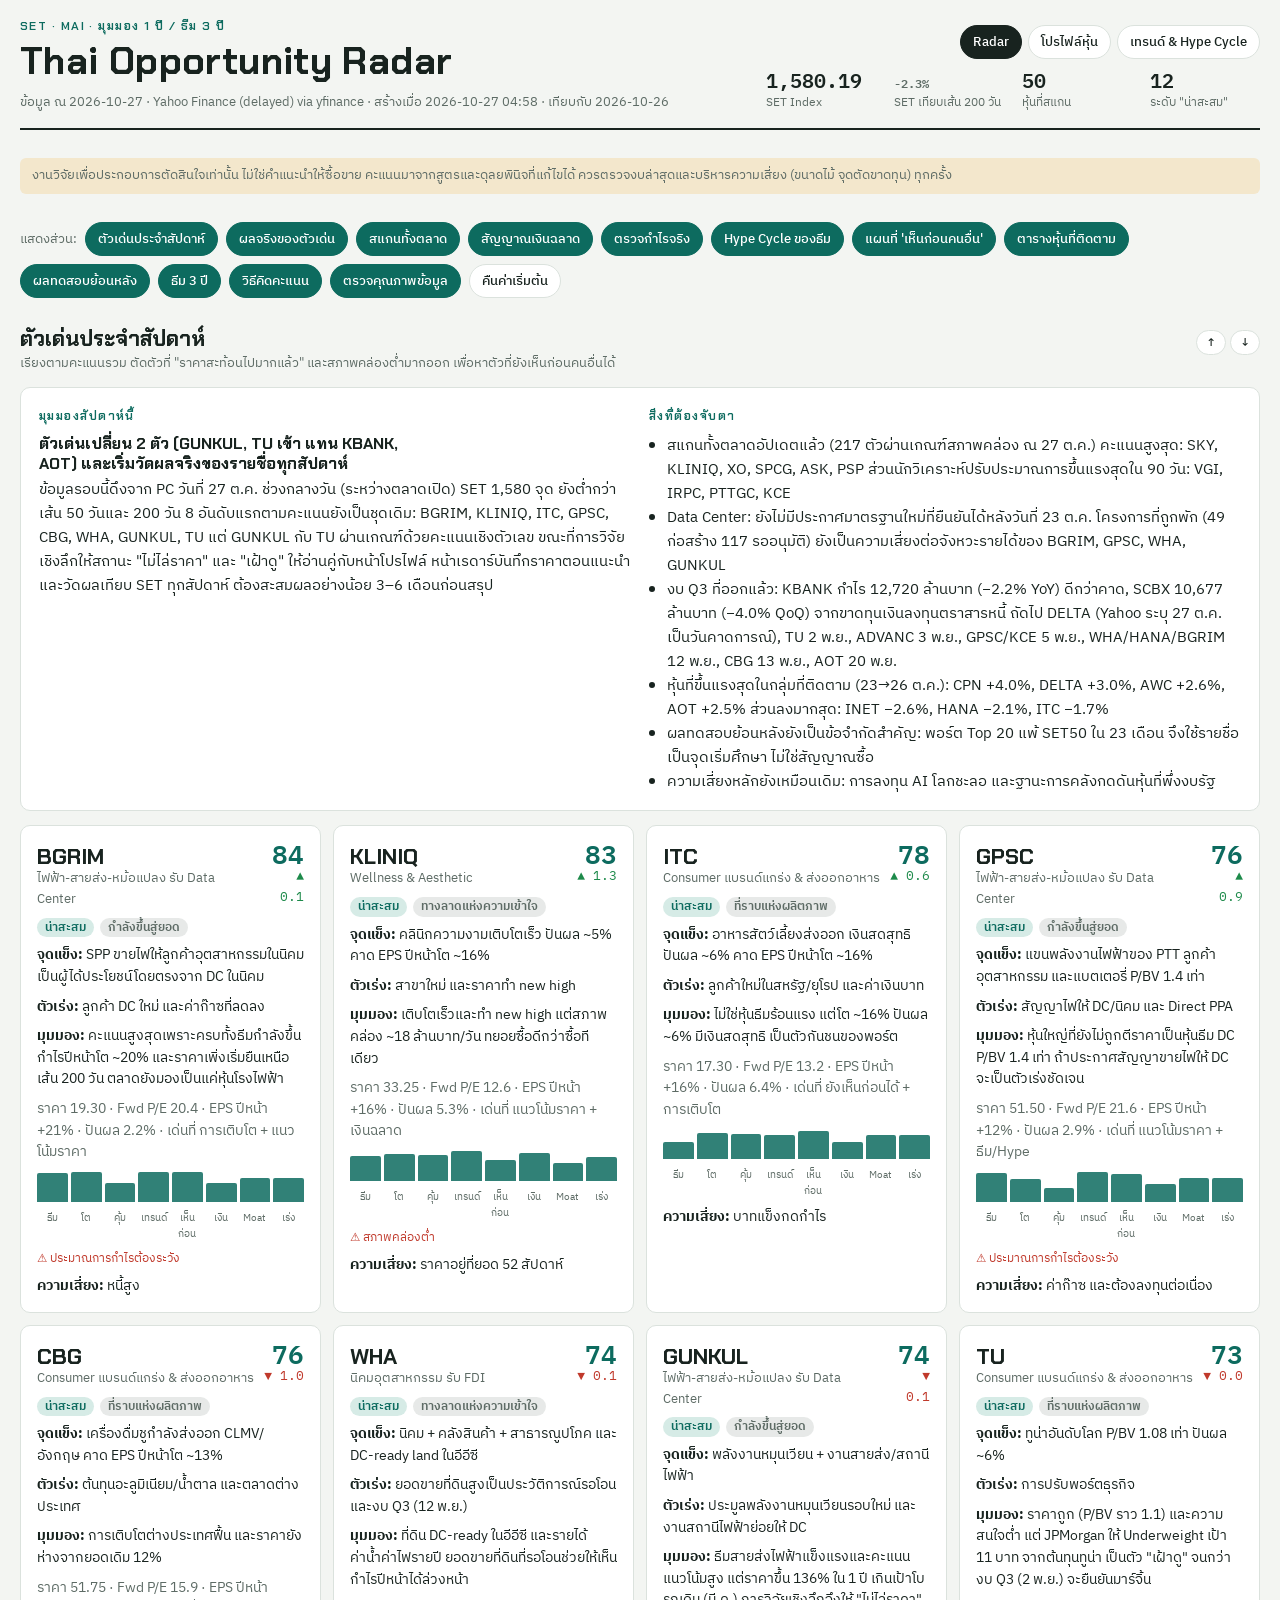
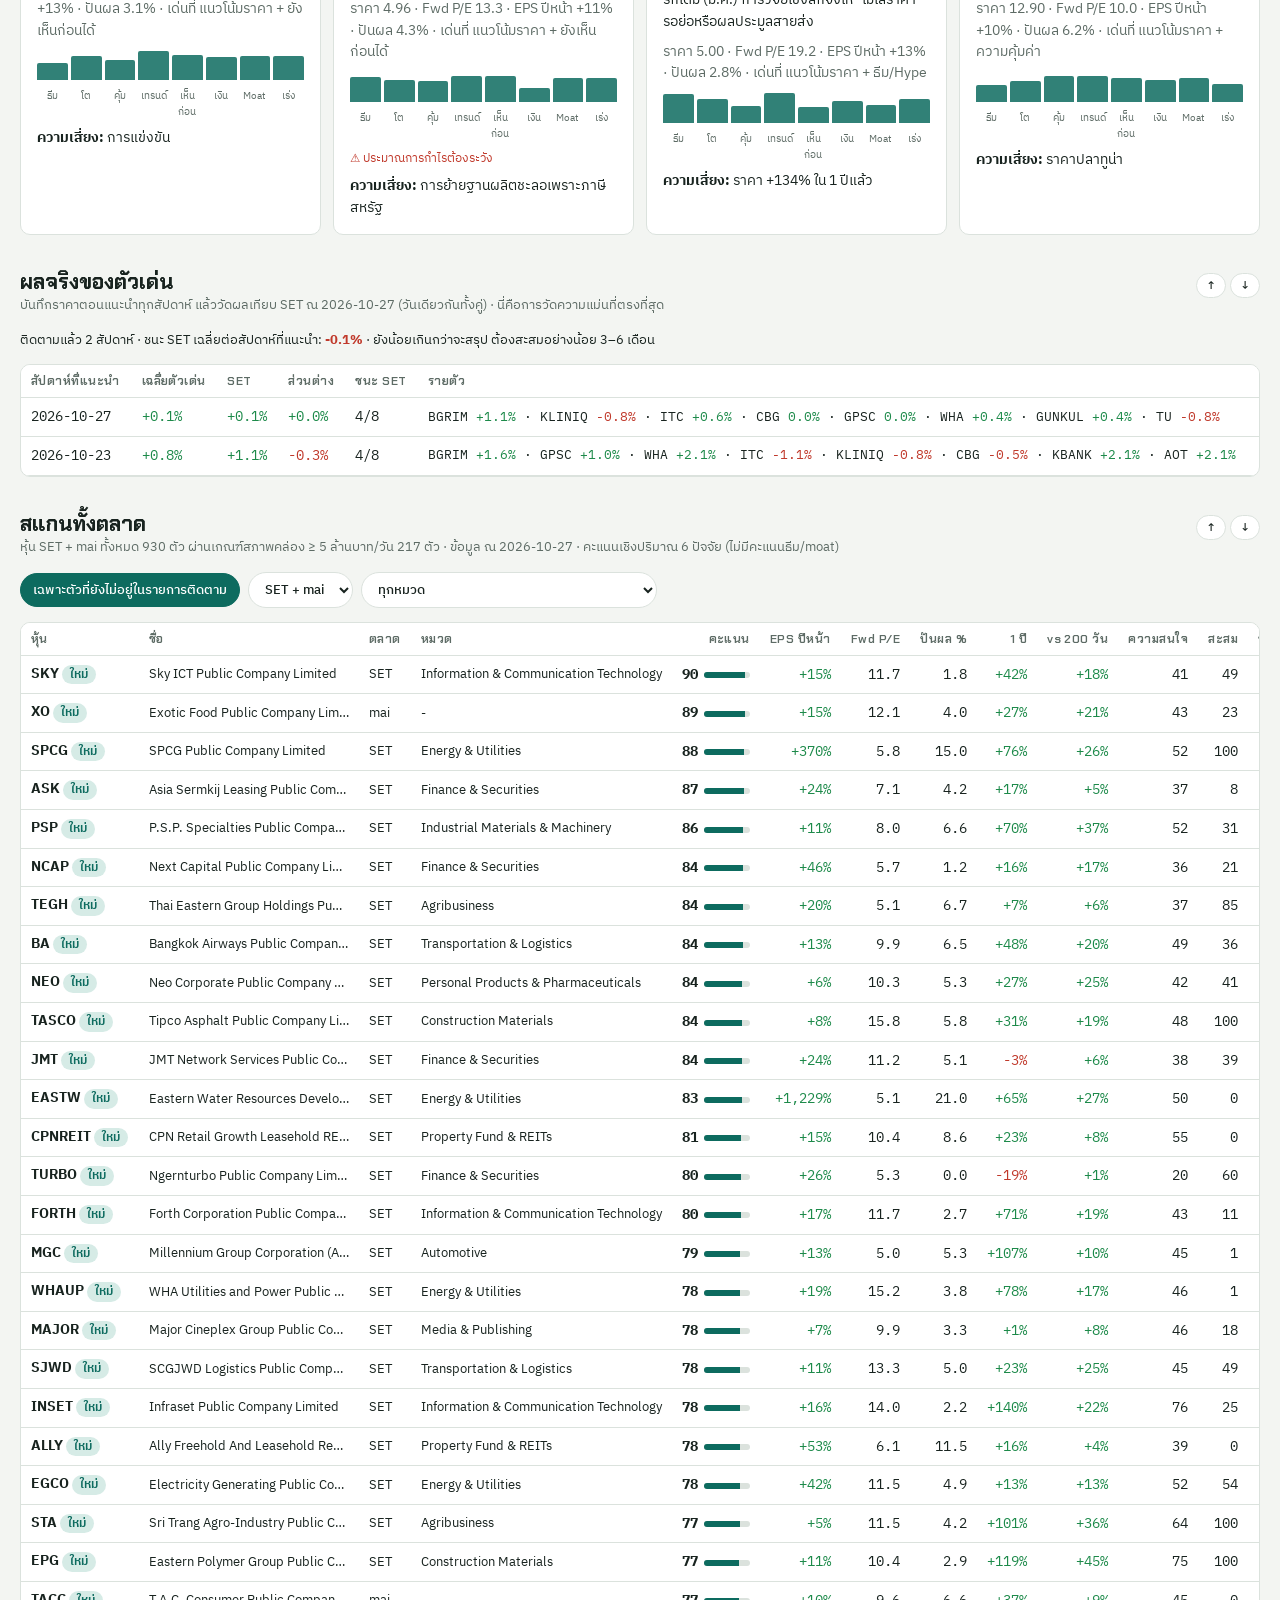
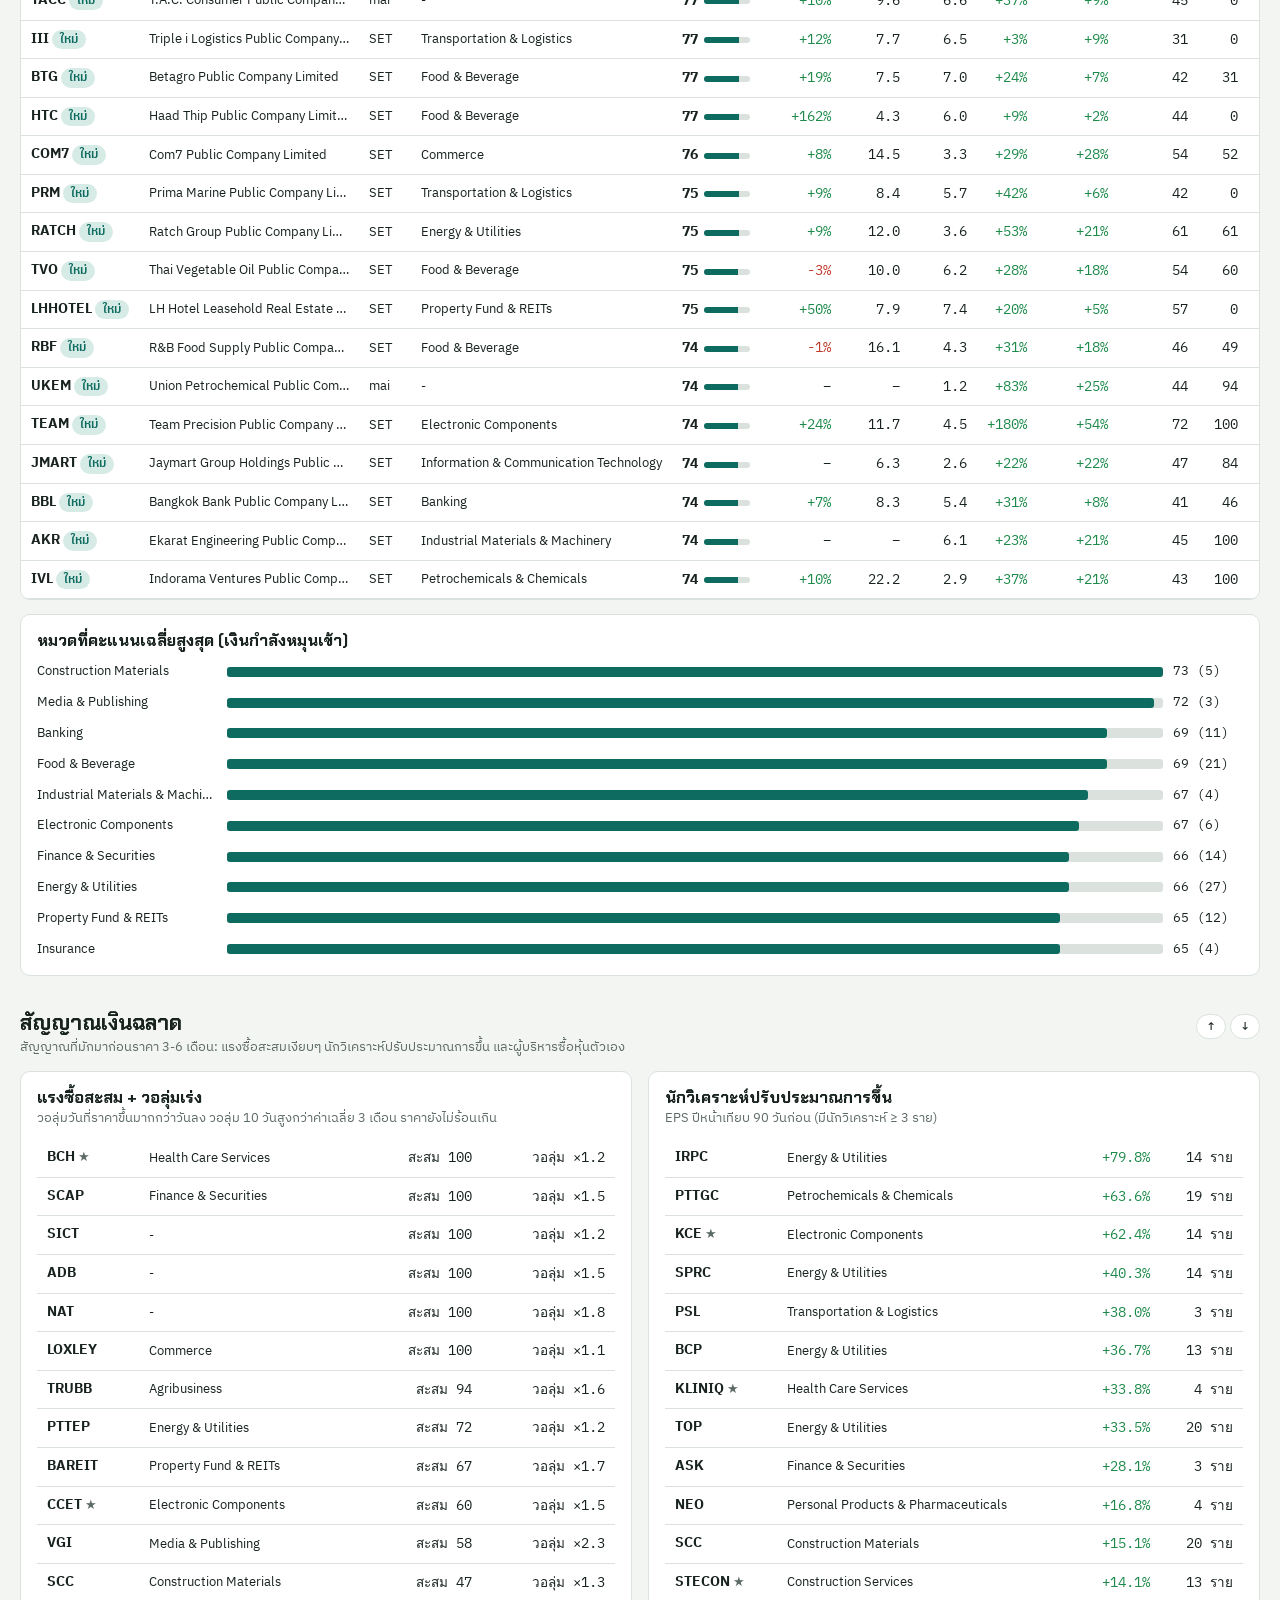
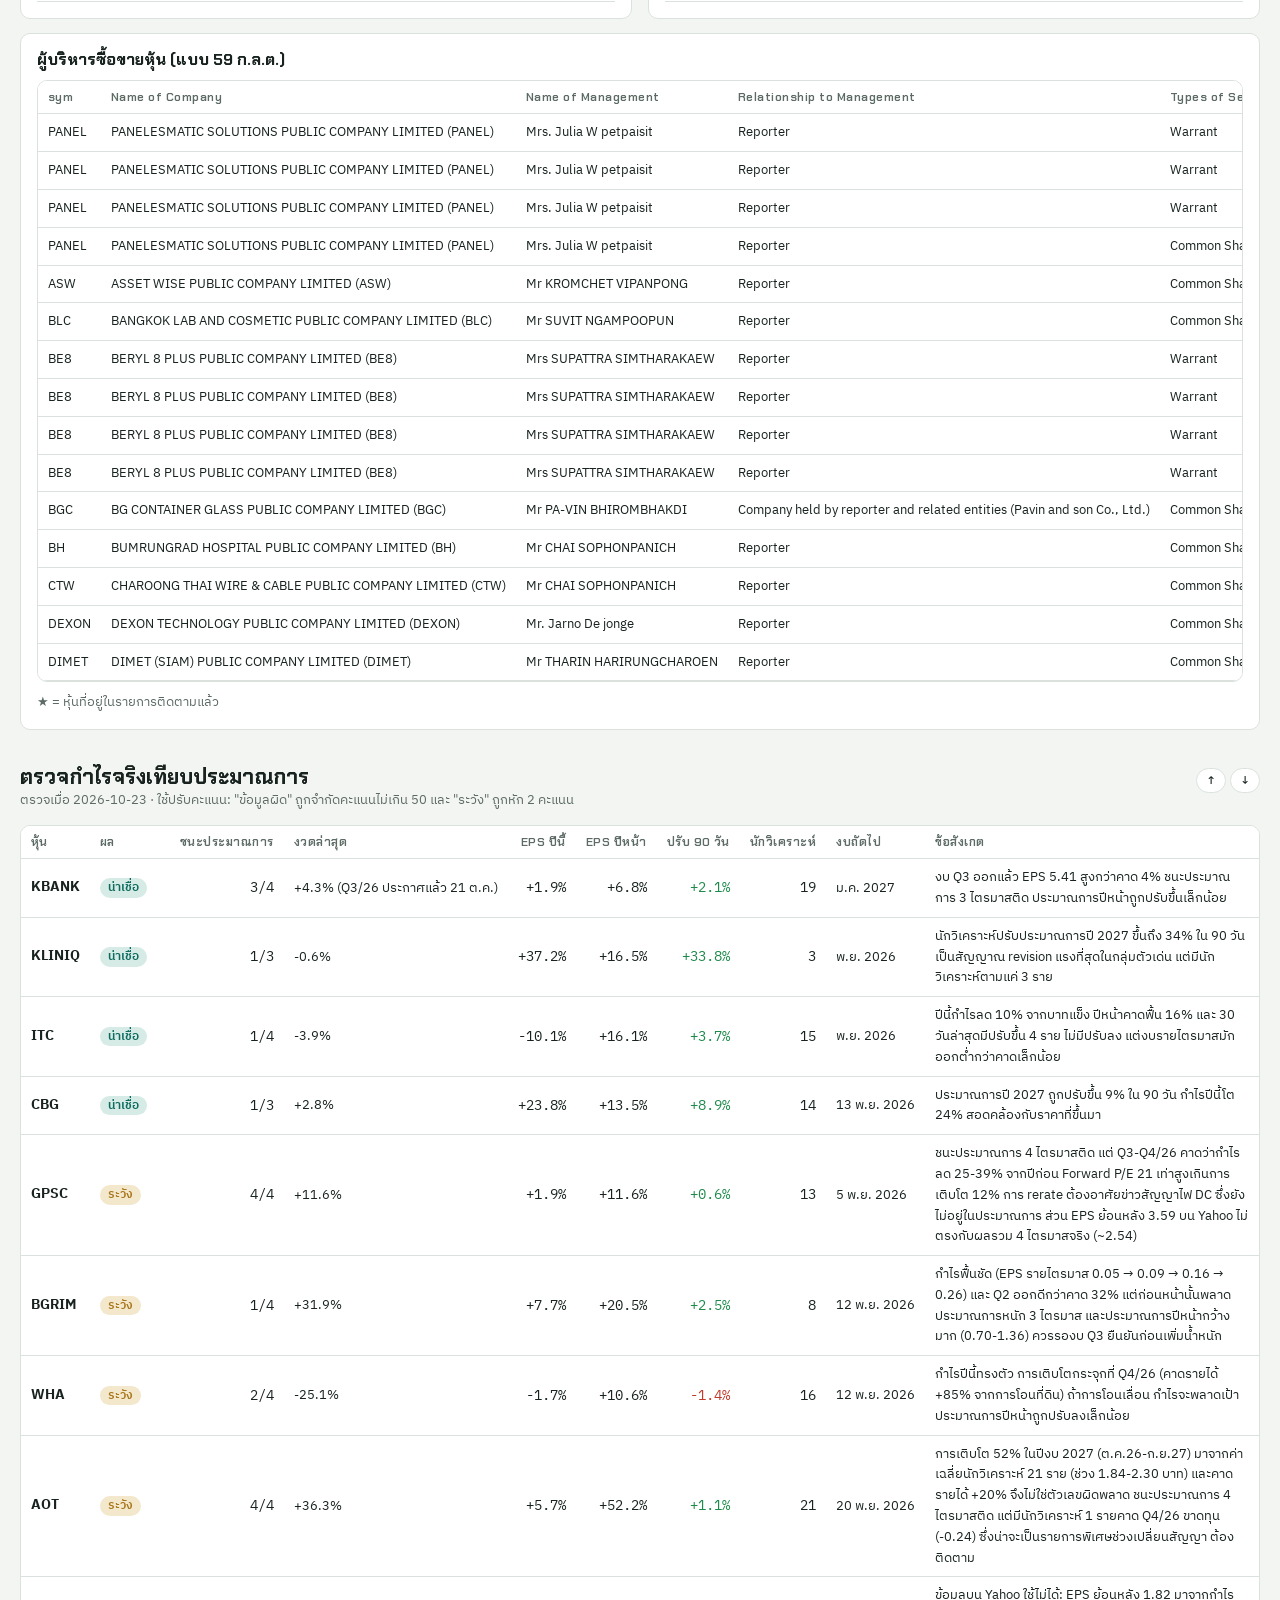
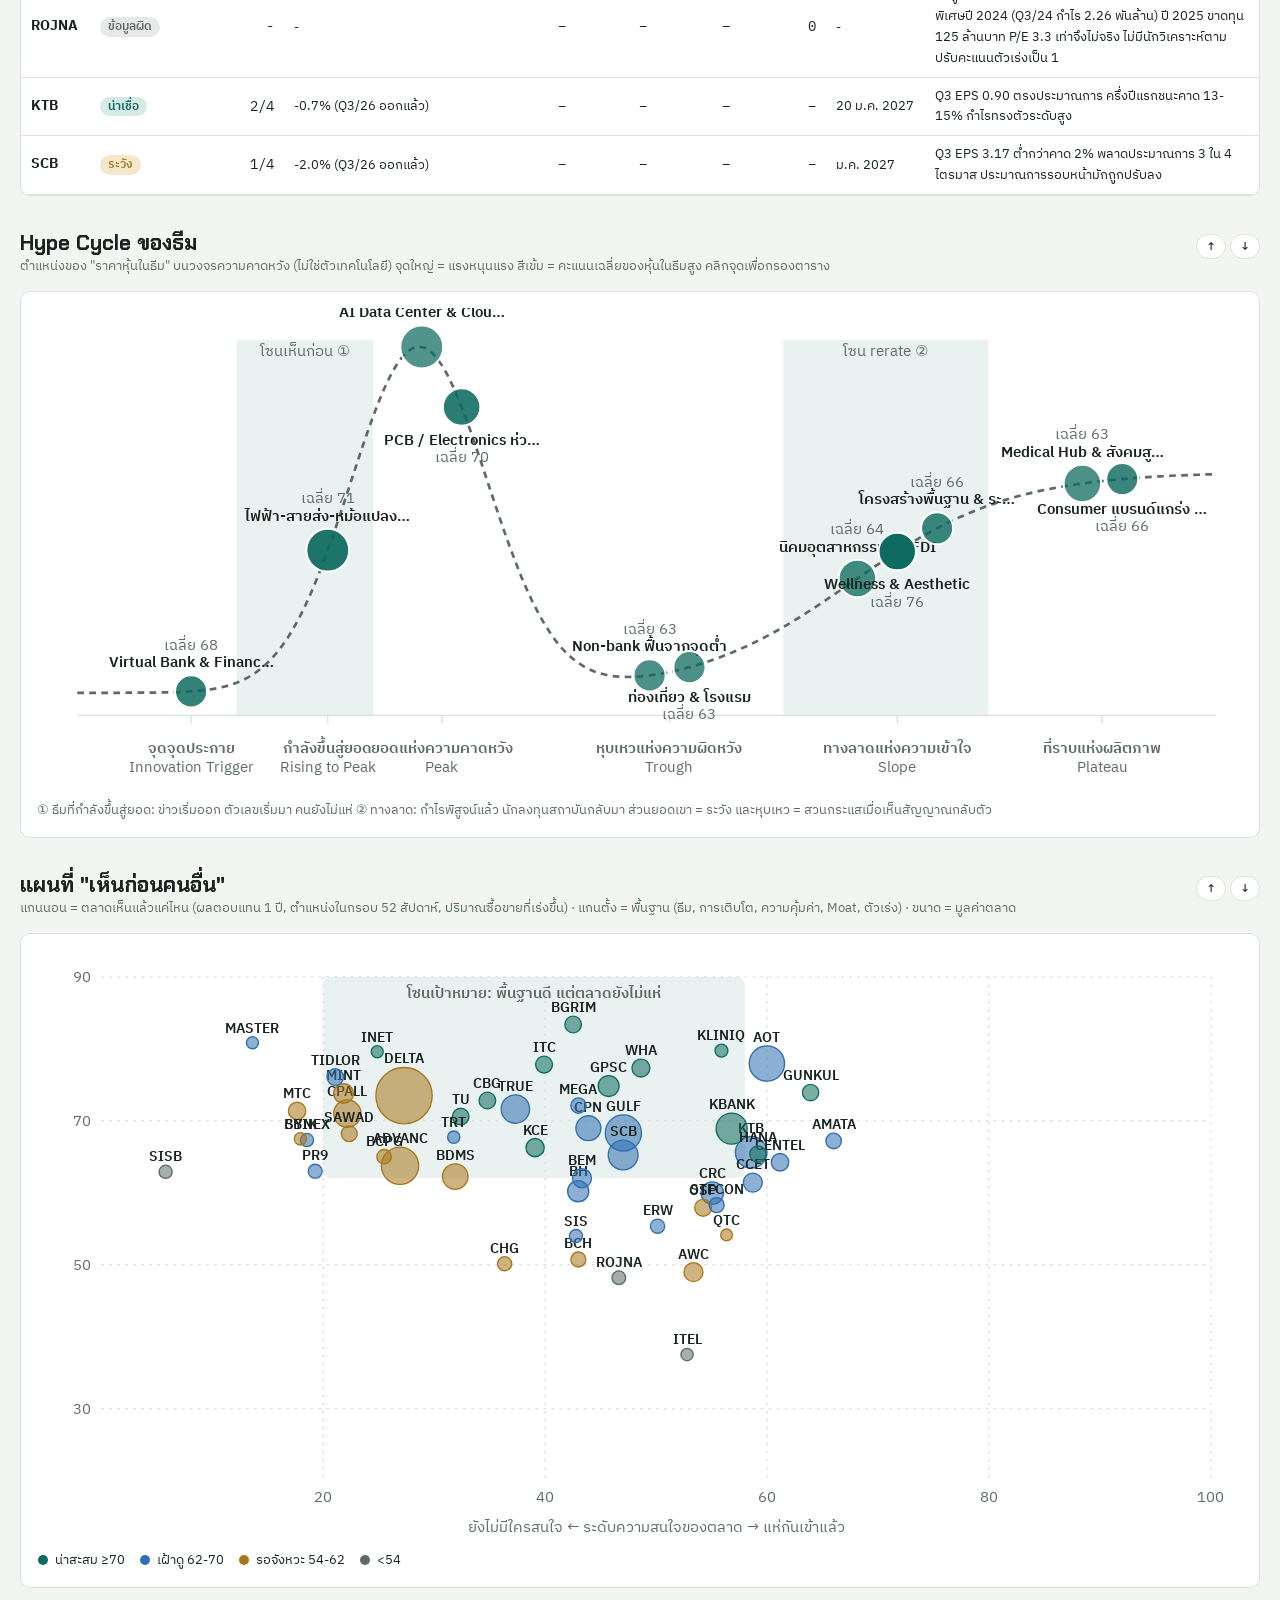
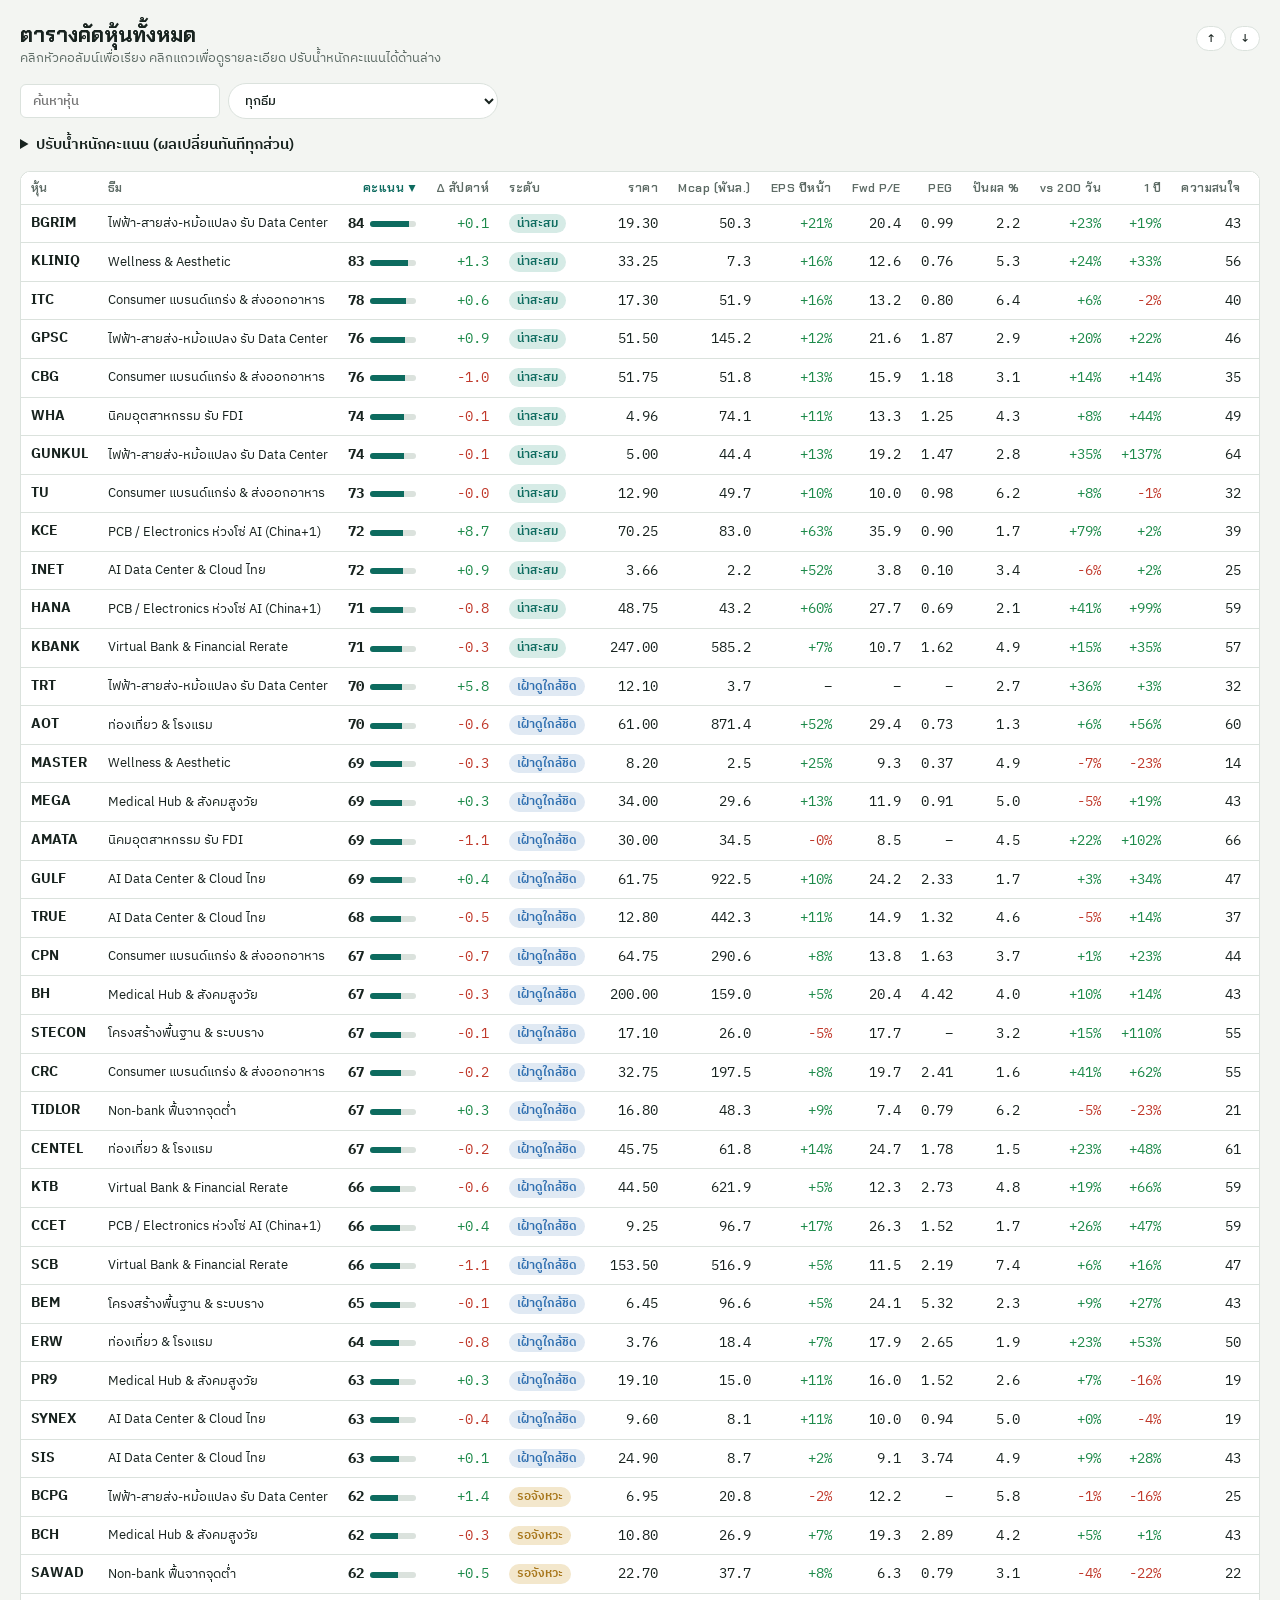
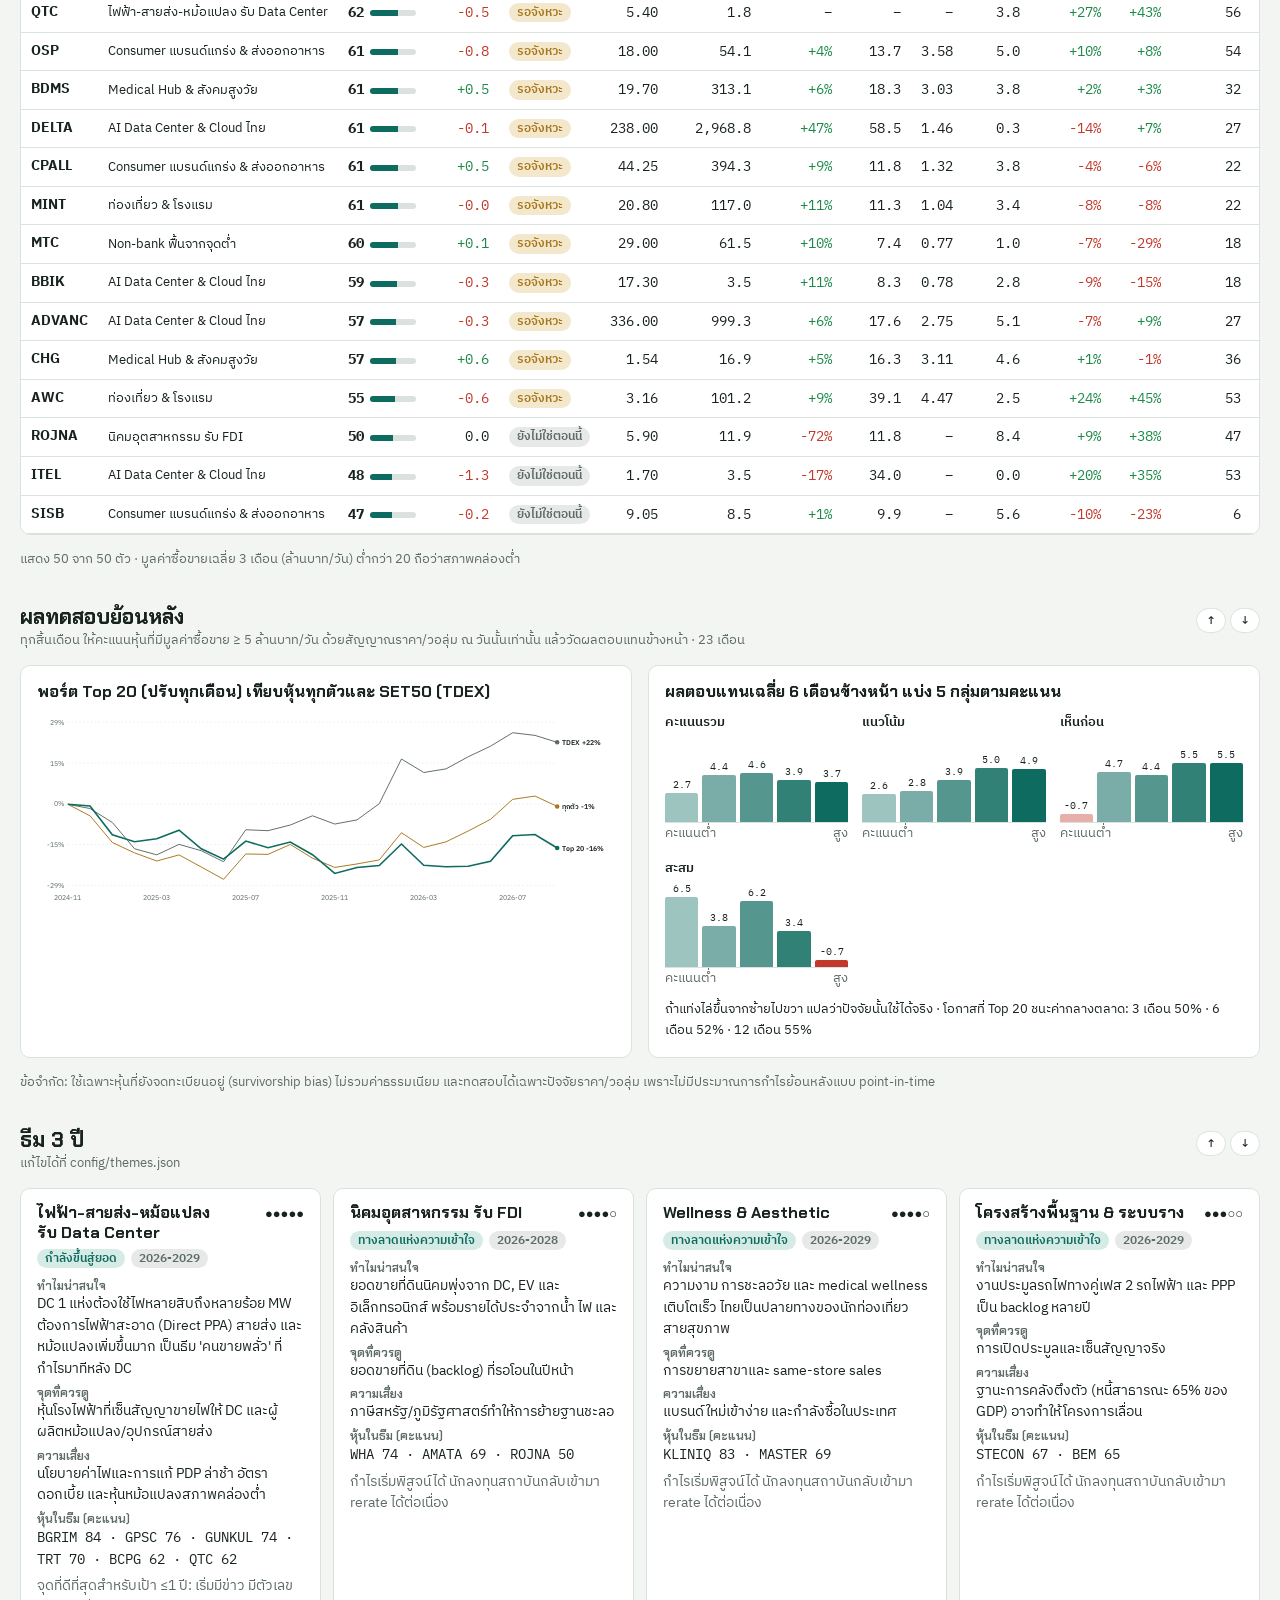
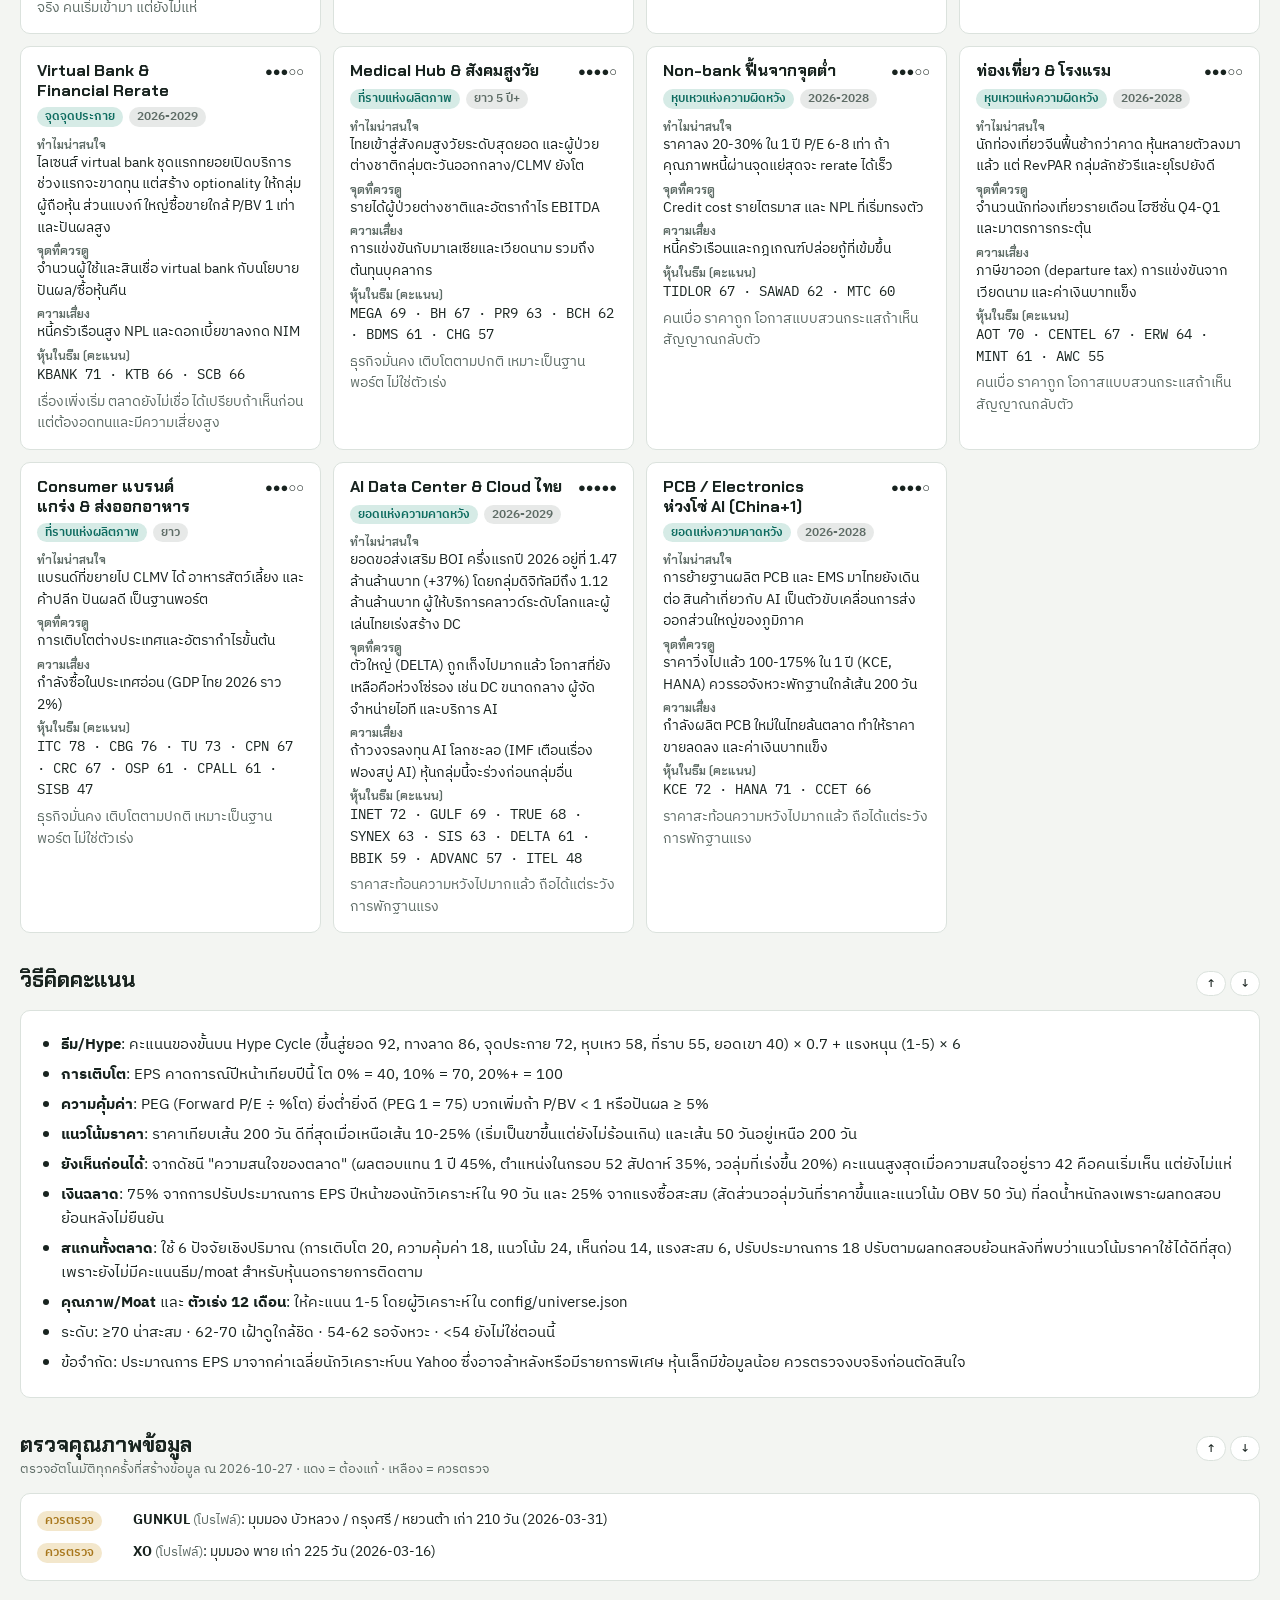
==== dashboard.html @ 1df00329 "Publish Thai Radar pages (data 2026-10-27) Co-Authored-By: Claude Opus 5.5 <noreply@anthropic.com> C" ====
<!doctype html>
<html lang="th">
<head>
<meta name="robots" content="noindex, nofollow">
<meta charset="utf-8">
<meta name="viewport" content="width=device-width, initial-scale=1, viewport-fit=cover">
<title>Thai Opportunity Radar</title>
<link rel="preconnect" href="https://fonts.googleapis.com">
<link rel="stylesheet" href="https://fonts.googleapis.com/css2?family=Chakra+Petch:wght@500;600;700&family=IBM+Plex+Sans+Thai:wght@400;500;600&family=IBM+Plex+Mono:wght@400;500&display=swap">
<style>
/* Layout: a radar console. Summary strip, then picks, then two instruments (hype curve + discovery map), then the full screen table. */
:root{
  --bg:#f3f5f2; --panel:#ffffff; --ink:#18231f; --muted:#5d6b65; --line:#dbe2dd;
  --accent:#0d6b5f; --accent-soft:#d6ebe6; --gold:#a8771c; --gold-soft:#f3e7cc;
  --good:#1d8a4a; --warn:#b7791f; --bad:#c0392b; --info:#2f6fb0;
  --zone:rgba(13,107,95,.09);
  --f-display:"Chakra Petch","IBM Plex Sans Thai",system-ui,sans-serif;
  --f-body:"IBM Plex Sans Thai","Noto Sans Thai",system-ui,sans-serif;
  --f-mono:"IBM Plex Mono",ui-monospace,Menlo,Consolas,monospace;
  color-scheme:light;
}
@media (prefers-color-scheme: dark){:root:not([data-theme="light"]){
  --bg:#0f1513; --panel:#161f1c; --ink:#e4ece8; --muted:#94a59e; --line:#2a3632;
  --accent:#4fc1ad; --accent-soft:#183a34; --gold:#e0b45a; --gold-soft:#3a2f17;
  --good:#4ccf7f; --warn:#e5a84a; --bad:#ef6f61; --info:#6aa8e8; --zone:rgba(79,193,173,.10); color-scheme:dark}}
:root[data-theme="dark"]{
  --bg:#0f1513; --panel:#161f1c; --ink:#e4ece8; --muted:#94a59e; --line:#2a3632;
  --accent:#4fc1ad; --accent-soft:#183a34; --gold:#e0b45a; --gold-soft:#3a2f17;
  --good:#4ccf7f; --warn:#e5a84a; --bad:#ef6f61; --info:#6aa8e8; --zone:rgba(79,193,173,.10); color-scheme:dark}
*{box-sizing:border-box}
html,body{margin:0}
body{background:var(--bg);color:var(--ink);font:15px/1.6 var(--f-body);
  padding-left:max(16px,env(safe-area-inset-left,0px));padding-right:max(16px,env(safe-area-inset-right,0px));padding-block:20px 60px}
.wrap{max-width:1240px;margin:0 auto;display:flex;flex-direction:column;gap:28px}
h1,h2,h3{font-family:var(--f-display);text-wrap:balance;margin:0;line-height:1.25}
h1{font-size:clamp(26px,4vw,38px);letter-spacing:.01em}
h2{font-size:21px}
h3{font-size:16px}
.num,td.n,.mono{font-family:var(--f-mono);font-variant-numeric:tabular-nums}
.muted{color:var(--muted)}
.small{font-size:13px}
.eyebrow{font:600 12px/1 var(--f-display);letter-spacing:.12em;text-transform:uppercase;color:var(--accent)}
header.top{display:flex;flex-wrap:wrap;justify-content:space-between;gap:16px;align-items:flex-end;border-bottom:2px solid var(--ink);padding-bottom:16px}
header.top .meta{display:flex;flex-wrap:wrap;gap:18px}
.stat{display:flex;flex-direction:column;gap:2px;min-width:110px}
.stat b{font:600 20px/1.1 var(--f-mono)}
.stat span{font-size:12px;color:var(--muted)}
.disclaimer{font-size:12.5px;color:var(--muted);background:var(--gold-soft);border-radius:6px;padding:8px 12px}
.toolbar{display:flex;flex-wrap:wrap;gap:8px;align-items:center}
button,.chip,select,input[type=search]{font:500 13px var(--f-body);color:var(--ink);background:var(--panel);border:1px solid var(--line);border-radius:999px;padding:5px 12px;cursor:pointer}
button:hover,.chip:hover{border-color:var(--accent)}
button:focus-visible,input:focus-visible,select:focus-visible,.chip:focus-visible{outline:2px solid var(--accent);outline-offset:2px}
.chip[aria-pressed="true"]{background:var(--accent);color:var(--panel);border-color:var(--accent)}
input[type=search]{cursor:text;min-width:0;width:200px;border-radius:6px}
section.block{display:flex;flex-direction:column;gap:14px}
.sec-head{display:flex;flex-wrap:wrap;gap:10px;justify-content:space-between;align-items:baseline}
.sec-tools{display:flex;gap:4px}
.sec-tools button{padding:2px 9px;font-size:12px}
.note{background:var(--panel);border:1px solid var(--line);border-radius:10px;padding:16px 18px;display:grid;grid-template-columns:repeat(auto-fit,minmax(260px,1fr));gap:18px}
.note p{margin:4px 0 0}
/* picks */
.picks{display:grid;grid-template-columns:repeat(auto-fill,minmax(270px,1fr));gap:12px}
.pick{background:var(--panel);border:1px solid var(--line);border-radius:10px;padding:14px 16px;display:flex;flex-direction:column;gap:8px;min-width:0}
.pick .row{display:flex;justify-content:space-between;align-items:baseline;gap:8px}
.pick .sym{font:700 22px/1 var(--f-display)}
.pick .score{font:600 26px/1 var(--f-mono);color:var(--accent)}
.pick p{margin:0;font-size:13.5px}
.bars{display:grid;grid-template-columns:repeat(8,1fr);gap:3px;align-items:end;height:30px}
.bars i{display:block;background:var(--accent);border-radius:2px 2px 0 0;opacity:.85}
.bars-l{display:grid;grid-template-columns:repeat(8,1fr);gap:3px;font-size:10px;color:var(--muted);text-align:center}
.pill{display:inline-block;font:600 11.5px/1 var(--f-body);padding:4px 8px;border-radius:999px;white-space:nowrap}
.t-a{background:var(--accent-soft);color:var(--accent)}
.t-b{background:color-mix(in srgb,var(--info) 15%,transparent);color:var(--info)}
.t-c{background:var(--gold-soft);color:var(--gold)}
.t-d{background:color-mix(in srgb,var(--muted) 15%,transparent);color:var(--muted)}
.t-e{background:color-mix(in srgb,var(--bad) 15%,transparent);color:var(--bad)}
.tl{list-style:none;margin:0;padding:0;display:flex;flex-direction:column;gap:10px}
.tl li{display:grid;grid-template-columns:86px 1fr;gap:10px;align-items:start;font-size:13.5px}
.flag{font-size:11.5px;color:var(--bad)}
.flags{display:flex;flex-wrap:wrap;gap:6px}
/* instruments */
.duo{display:grid;grid-template-columns:repeat(auto-fit,minmax(min(100%,520px),1fr));gap:16px}
.panel{background:var(--panel);border:1px solid var(--line);border-radius:10px;padding:16px;min-width:0;display:flex;flex-direction:column;gap:10px}
.chart{width:100%;overflow-x:auto}
.chart svg{display:block;width:100%;height:auto;min-width:480px}
svg text{fill:var(--ink);font-family:var(--f-body)}
svg .axis{stroke:var(--line)}
svg .lbl{fill:var(--muted);font-size:11px}
/* table */
.tbl-wrap{overflow-x:auto;background:var(--panel);border:1px solid var(--line);border-radius:10px}
table{border-collapse:collapse;width:100%;font-size:13.5px}
th,td{padding:8px 10px;border-bottom:1px solid var(--line);text-align:left;white-space:nowrap}
th{font:600 12px var(--f-display);letter-spacing:.04em;color:var(--muted);cursor:pointer;position:sticky;top:0;background:var(--panel)}
th[aria-sort]{color:var(--accent)}
td.n,th.n{text-align:right}
tr.row:hover td{background:var(--accent-soft)}
tr.row{cursor:pointer}
tr.detail td{white-space:normal;background:var(--bg);font-size:13.5px}
.up{color:var(--good)} .down{color:var(--bad)}
.meter{display:inline-block;width:46px;height:6px;border-radius:3px;background:var(--line);vertical-align:middle;margin-left:6px;overflow:hidden}
.meter i{display:block;height:100%;background:var(--accent)}
/* weights */
.weights{display:grid;grid-template-columns:repeat(auto-fit,minmax(170px,1fr));gap:10px 18px;background:var(--panel);border:1px solid var(--line);border-radius:10px;padding:14px 16px}
.weights label{display:flex;flex-direction:column;font-size:13px;gap:2px}
.weights label span{display:flex;justify-content:space-between}
input[type=range]{accent-color:var(--accent);width:100%}
/* themes */
.themes{display:grid;grid-template-columns:repeat(auto-fill,minmax(300px,1fr));gap:12px}
.theme{background:var(--panel);border:1px solid var(--line);border-radius:10px;padding:14px 16px;display:flex;flex-direction:column;gap:6px;min-width:0}
.theme p{margin:0;font-size:13.5px}
.theme dt{font:600 12px var(--f-display);color:var(--muted);margin-top:4px}
.theme dd{margin:0;font-size:13.5px}
.method{background:var(--panel);border:1px solid var(--line);border-radius:10px;padding:16px 20px;max-width:none}
.method li{margin-bottom:6px}
.method ul{padding-left:20px;margin:6px 0}
details summary{cursor:pointer;font-weight:600}
@media (max-width:640px){ input[type=search]{width:100%} .stat{min-width:90px} }
@media (prefers-reduced-motion:no-preference){ .pick,.theme{transition:border-color .15s} }
</style>
</head>
<body>
<div class="wrap" id="app">
  <header class="top">
    <div style="display:flex;flex-direction:column;gap:6px;min-width:0">
      <span class="eyebrow">SET · mai · มุมมอง 1 ปี / ธีม 3 ปี</span>
      <h1 id="title">Thai Opportunity Radar</h1>
      <span class="muted small" id="asof"></span>
    </div>
    <div style="display:flex;flex-direction:column;gap:10px;align-items:flex-end"><nav id="nav" style="display:flex;flex-wrap:wrap;gap:6px" aria-label="หน้าอื่น"></nav><div class="meta" id="meta"></div></div>
  </header>
  <div class="disclaimer">งานวิจัยเพื่อประกอบการตัดสินใจเท่านั้น ไม่ใช่คำแนะนำให้ซื้อขาย คะแนนมาจากสูตรและดุลยพินิจที่แก้ไขได้ ควรตรวจงบล่าสุดและบริหารความเสี่ยง (ขนาดไม้ จุดตัดขาดทุน) ทุกครั้ง</div>
  <div class="toolbar" id="layoutbar" aria-label="แสดง/ซ่อนส่วน"></div>
  <div id="sections" style="display:flex;flex-direction:column;gap:34px"></div>
</div>

<script src="data/bundle.js"></script>
<script>
(function(){
const R = window.RADAR;
const app = document.getElementById('sections');
if(!R){ app.innerHTML = '<p>ไม่พบ data/bundle.js ให้รัน <code>python scripts/update_data.py --offline</code> ในโฟลเดอร์โปรเจกต์ก่อน</p>'; return; }

const store = {
  get(k,d){ try{ const v = localStorage.getItem('radar.'+k); return v? JSON.parse(v): d; }catch(e){ return d; } },
  set(k,v){ try{ localStorage.setItem('radar.'+k, JSON.stringify(v)); }catch(e){} }
};
const L = R.layout, T = R.themes, U = R.universe.stocks;
const themeById = Object.fromEntries(T.themes.map(t=>[t.id,t]));
const snaps = R.snapshots.slice().sort((a,b)=>a.date<b.date?-1:1);
const cur = snaps[snaps.length-1], prev = snaps.length>1? snaps[snaps.length-2]: null;
const FACTORS = [
  ['theme','ธีม/Hype'],['growth','การเติบโต'],['value','ความคุ้มค่า'],['momentum','แนวโน้มราคา'],
  ['discovery','ยังเห็นก่อนได้'],['smart','เงินฉลาด'],['quality','คุณภาพ/Moat'],['catalyst','ตัวเร่ง 12 เดือน']];
const MK = Object.fromEntries(((R.market||{}).rows||[]).map(r=>[r.sym,r]));
const QW = L.quant_weights || (R.market||{}).weights || null;
if(R.market && QW){ R.market.rows.forEach(r=>{ let tw=0,t=0; Object.entries(QW).forEach(([k,w])=>{ if(r.s[k]!=null){ tw+=w; t+=w*r.s[k]; } }); if(tw) r.total = t/tw; }); R.market.rows.sort((a,b)=>b.total-a.total); }
const EC = Object.fromEntries(((R.earnings||{}).rows||[]).map(r=>[r.sym,r]));
let W = Object.assign({}, L.weights, store.get('weights', {}));
let order = store.get('order', L.sections.map(s=>s.id));
// sections added after a viewer saved their order slot in after their layout neighbour
L.sections.forEach((s,i)=>{ if(!order.includes(s.id)){ const prev=i? L.sections[i-1].id : null, j=prev? order.indexOf(prev) : -1; order.splice(j+1,0,s.id); } });
let hidden = store.get('hidden', L.sections.filter(s=>!s.visible).map(s=>s.id));
let themeFilter = null, query = '', sortKey = store.get('sort', 'score'), sortDir = store.get('dir', -1), openRow = null;

/* ---------- scoring ---------- */
const clamp = (v,a=0,b=100)=>Math.max(a,Math.min(b,v));
function interp(x, pts){ if(x<=pts[0][0]) return pts[0][1]; for(let i=1;i<pts.length;i++){ if(x<=pts[i][0]){ const [x0,y0]=pts[i-1],[x1,y1]=pts[i]; return y0+(y1-y0)*(x-x0)/(x1-x0);} } return pts[pts.length-1][1]; }
function growthOf(q){
  if(q.epsF!=null && q.epsCY>0) return q.epsF/q.epsCY-1;
  if(q.epsF!=null && q.epsT>0) return q.epsF/q.epsT-1;
  return null;
}
function score(st, q){
  if(!q) return null;
  const th = themeById[st.theme], stg = T.stages[th.stage];
  const g = growthOf(q);
  const s = {};
  s.theme = clamp(stg.score*0.7 + th.tailwind*6);
  s.growth = g==null? 40 : clamp(40 + g*300);
  // value = half plain P/E, half PEG, so cheap low-growth names and fast growers both get credit
  let peg = null;
  const pe = q.fpe ?? q.tpe;
  const peScore = pe!=null && pe>0? clamp(100 - (pe-6)*3.5) : 35;
  if(q.fpe!=null && g!=null && g>0.02){ peg = q.fpe/(Math.min(g,0.4)*100); s.value = 0.5*peScore + 0.5*clamp(110 - peg*35); }
  else s.value = peScore*0.8;
  if(q.pb!=null && q.pb<1) s.value = clamp(s.value+8);
  if(q.dy!=null && q.dy>=5) s.value = clamp(s.value+5);
  const r200 = q.ma200? q.p/q.ma200-1 : 0;
  s.momentum = interp(r200, [[-0.2,10],[-0.1,30],[0,55],[0.1,85],[0.25,100],[0.5,75],[0.8,45],[1.2,25]]);
  if(q.ma50 && q.ma200) s.momentum = clamp(s.momentum + (q.ma50>q.ma200? 8 : -8));
  const pos = (q.hi!=null && q.lo!=null && q.hi>q.lo)? (q.p-q.lo)/(q.hi-q.lo) : 0.5;
  const vr = (q.v10 && q.v3m)? q.v10/q.v3m : 1;
  const att = clamp(0.45*clamp(((q.ch52??0)+30)/2.3) + 0.35*pos*100 + 0.20*clamp(50+(vr-1)*100));
  s.discovery = clamp(100 - Math.abs(att-42)*2.2);
  s.quality = st.moat*20;
  s.catalyst = st.catalyst*20;
  // smart money: volume accumulation from the market scan + analyst EPS revisions (90 days)
  const m = MK[st.sym], ec = EC[st.sym];
  const rev = m && m.rev90!=null? m.rev90 : (ec && ec.rev90!=null? ec.rev90/100 : null);
  const revS = rev==null? 50 : clamp(50 + rev*500);
  // backtest (2024-26): volume accumulation alone did not predict returns, so revisions carry most of this factor
  s.smart = m? 0.25*m.s.accumulation + 0.75*revS : revS;
  let tw=0, tot=0; FACTORS.forEach(([k])=>{ tw+=W[k]||0; tot+=(W[k]||0)*s[k]; });
  let total = tw? tot/tw : 0;
  if(ec && ec.verdict==='fail') total = Math.min(total, 50);
  else if(ec && ec.verdict==='caution') total -= 2;
  const fund = (s.growth+s.value+s.quality+s.catalyst+s.theme)/5;
  const liq = q.v3m!=null? q.v3m*q.p : null; // ล้านบาท/วัน
  return {s, total, fund, att, g, peg, r200, pos, vr, liq, ec, rev};
}
function tier(x){
  if(x.total>=70) return ['น่าสะสม','t-a'];
  if(x.total>=62) return ['เฝ้าดูใกล้ชิด','t-b'];
  if(x.total>=54) return ['รอจังหวะ','t-c'];
  return ['ยังไม่ใช่ตอนนี้','t-d'];
}
function flags(x){
  const f=[];
  if(x.att>=75) f.push('ราคาสะท้อนไปมากแล้ว');
  if(x.liq!=null && x.liq < (L.min_liquidity_mb||20)) f.push('สภาพคล่องต่ำ');
  if(x.r200 < -0.08) f.push('ยังเป็นขาลง');
  if(x.g!=null && x.g < 0) f.push('กำไรปีหน้าลดลง');
  if(x.ec && x.ec.verdict==='fail') f.push('ข้อมูลกำไรบน Yahoo ผิด');
  if(x.ec && x.ec.verdict==='caution') f.push('ประมาณการกำไรต้องระวัง');
  return f;
}
let rows = [];
function compute(){
  rows = U.map(st=>{
    const q = cur.quotes[st.sym]; const x = score(st,q);
    const px = prev && prev.quotes[st.sym]? score(st, prev.quotes[st.sym]) : null;
    return x? Object.assign({st, q, th: themeById[st.theme], delta: px? x.total-px.total : null}, x) : null;
  }).filter(Boolean);
}

/* ---------- helpers ---------- */
const fmt = (v,d=1)=> v==null||isNaN(v)? '–' : Number(v).toLocaleString('en-US',{minimumFractionDigits:d,maximumFractionDigits:d});
const pct = (v,d=0)=> v==null? '–' : (v>0?'+':'')+fmt(v*100,d)+'%';
const esc = s=> String(s??'').replace(/[&<>"]/g,c=>({'&':'&amp;','<':'&lt;','>':'&gt;','"':'&quot;'}[c]));
const el = (h)=>{ const d=document.createElement('div'); d.innerHTML=h.trim(); return d.firstElementChild; };

/* ---------- header ---------- */
function renderHeader(){
  document.getElementById('title').textContent = L.title || 'Thai Opportunity Radar';
  document.getElementById('asof').textContent = `ข้อมูล ณ ${cur.date} · ${cur.source} · สร้างเมื่อ ${R.built.replace('T',' ')} · เทียบกับ ${prev? prev.date : '— (สัปดาห์แรก)'}`;
  const set = cur.index && cur.index.SET;
  const meta = document.getElementById('meta'); meta.innerHTML='';
  const top = rows.filter(r=>r.total>=70).length;
  const items = [];
  if(set){ items.push([fmt(set.p,2),'SET Index']); items.push([`<span class="${set.p>set.ma200?'up':'down'}">${pct(set.p/set.ma200-1,1)}</span>`,'SET เทียบเส้น 200 วัน']); }
  items.push([rows.length,'หุ้นที่สแกน']); items.push([top,'ระดับ "น่าสะสม"']);
  items.forEach(([b,s])=> meta.appendChild(el(`<div class="stat"><b>${b}</b><span>${s}</span></div>`)));
}

/* ---------- page nav ---------- */
(function(){ const n=document.getElementById('nav'); if(!n) return; const local=true;
  n.innerHTML=(L.pages||[]).map(p=>`<a href="${esc(local?p.file:(p.url||p.file))}" class="chip" style="text-decoration:none;${p.id==='radar'?'background:var(--ink);color:var(--panel);border-color:var(--ink)':''}">${esc(p.label)}</a>`).join(''); })();

/* ---------- layout bar ---------- */
function renderLayoutBar(){
  const bar = document.getElementById('layoutbar'); bar.innerHTML = '<span class="small muted">แสดงส่วน:</span>';
  L.sections.forEach(sec=>{
    const b = el(`<button class="chip" aria-pressed="${!hidden.includes(sec.id)}">${esc(sec.label)}</button>`);
    b.onclick = ()=>{ hidden = hidden.includes(sec.id)? hidden.filter(x=>x!==sec.id) : hidden.concat(sec.id); store.set('hidden',hidden); renderAll(); };
    bar.appendChild(b);
  });
  const reset = el('<button>คืนค่าเริ่มต้น</button>');
  reset.onclick = ()=>{ ['weights','order','hidden','sort','dir'].forEach(k=>store.set(k,null)); W=Object.assign({},L.weights); order=L.sections.map(s=>s.id); hidden=L.sections.filter(s=>!s.visible).map(s=>s.id); sortKey='score'; sortDir=-1; renderAll(); };
  bar.appendChild(reset);
}
function move(id,dir){ const i=order.indexOf(id), j=i+dir; if(j<0||j>=order.length) return; [order[i],order[j]]=[order[j],order[i]]; store.set('order',order); renderAll(); }
function sectionShell(id, title, sub){
  const s = el(`<section class="block" id="sec-${id}"><div class="sec-head"><div><h2>${title}</h2>${sub?`<div class="muted small">${sub}</div>`:''}</div><div class="sec-tools"><button aria-label="เลื่อนขึ้น" title="เลื่อนขึ้น">↑</button><button aria-label="เลื่อนลง" title="เลื่อนลง">↓</button></div></div></section>`);
  const [u,d] = s.querySelectorAll('.sec-tools button'); u.onclick=()=>move(id,-1); d.onclick=()=>move(id,1);
  return s;
}

/* ---------- picks ---------- */
function topFactors(r){
  return FACTORS.map(([k,l])=>[l,r.s[k]]).sort((a,b)=>b[1]-a[1]).slice(0,2).map(x=>x[0]).join(' + ');
}
function renderPicks(){
  const s = sectionShell('picks','ตัวเด่นประจำสัปดาห์','เรียงตามคะแนนรวม ตัดตัวที่ "ราคาสะท้อนไปมากแล้ว" และสภาพคล่องต่ำมากออก เพื่อหาตัวที่ยังเห็นก่อนคนอื่นได้');
  const N = R.notes || {};
  if(N.summary || N.headline){
    s.appendChild(el(`<div class="note"><div><span class="eyebrow">มุมมองสัปดาห์นี้</span><h3 style="margin-top:6px">${esc(N.headline||'')}</h3><p>${esc(N.summary||'')}</p></div>${(N.points||[]).length?`<div><span class="eyebrow">สิ่งที่ต้องจับตา</span><ul style="margin:6px 0 0;padding-left:18px">${N.points.map(p=>`<li>${esc(p)}</li>`).join('')}</ul></div>`:''}</div>`));
  }
  const list = rows.filter(r=>r.att<75 && !(r.liq!=null && r.liq<5)).sort((a,b)=>b.total-a.total).slice(0, L.picks_count||8);
  const grid = el('<div class="picks"></div>');
  list.forEach(r=>{
    const [tl,tc] = tier(r), fl = flags(r);
    const bars = FACTORS.map(([k])=>`<i style="height:${Math.max(3,r.s[k]*0.3)}px" title="${k} ${fmt(r.s[k],0)}"></i>`).join('');
    const pnote = (N.picks||{})[r.st.sym];
    grid.appendChild(el(`<article class="pick">
      <div class="row"><div><div class="sym">${r.st.sym}</div><div class="small muted">${esc(r.th.name)}</div></div><div style="text-align:right"><div class="score">${fmt(r.total,0)}</div>${r.delta!=null?`<div class="small mono ${r.delta>=0?'up':'down'}">${r.delta>=0?'▲':'▼'} ${fmt(Math.abs(r.delta),1)}</div>`:''}</div></div>
      <div class="flags"><span class="pill ${tc}">${tl}</span><span class="pill t-d">${T.stages[r.th.stage].th}</span></div>
      <p><b>จุดแข็ง:</b> ${esc(r.st.strength)}</p>
      <p><b>ตัวเร่ง:</b> ${esc(r.st.trigger)}</p>
      ${pnote?`<p><b>มุมมอง:</b> ${esc(pnote)}</p>`:''}
      <p class="small muted">ราคา ${fmt(r.q.p,2)} · Fwd P/E ${fmt(r.q.fpe,1)} · EPS ปีหน้า ${pct(r.g)} · ปันผล ${fmt(r.q.dy,1)}% · เด่นที่ ${topFactors(r)}</p>
      <div class="bars" aria-hidden="true">${bars}</div>
      <div class="bars-l"><span>ธีม</span><span>โต</span><span>คุ้ม</span><span>เทรนด์</span><span>เห็นก่อน</span><span>เงิน</span><span>Moat</span><span>เร่ง</span></div>
      ${fl.length?`<div class="flags">${fl.map(f=>`<span class="flag">⚠ ${f}</span>`).join('')}</div>`:''}
      <p class="small"><b>ความเสี่ยง:</b> ${esc(r.st.risk)}</p>
    </article>`));
  });
  s.appendChild(grid);
  return s;
}

/* ---------- hype cycle ---------- */
function hypeY(x){ // classic hype curve shape, 0..1 -> 0..1 (1 = high)
  const peak = Math.exp(-Math.pow((x-0.30)/0.085,2))*0.92;
  const slope = 0.62/(1+Math.exp(-(x-0.68)/0.07));
  return Math.min(1, peak + slope*0.95 + 0.06);
}
function renderHype(){
  const s = sectionShell('hype','Hype Cycle ของธีม','ตำแหน่งของ "ราคาหุ้นในธีม" บนวงจรความคาดหวัง (ไม่ใช่ตัวเทคโนโลยี) จุดใหญ่ = แรงหนุนแรง สีเข้ม = คะแนนเฉลี่ยของหุ้นในธีมสูง คลิกจุดเพื่อกรองตาราง');
  const w=900,h=360,pl=30,pr=20,pt=24,pb=56, iw=w-pl-pr, ih=h-pt-pb;
  let path=''; for(let i=0;i<=200;i++){ const x=i/200; path += (i?'L':'M')+(pl+x*iw).toFixed(1)+','+(pt+(1-hypeY(x))*ih).toFixed(1); }
  const byStage = {};
  T.themes.forEach(t=>{ (byStage[t.stage]=byStage[t.stage]||[]).push(t); });
  let dots='';
  Object.entries(byStage).forEach(([stg,list])=>{
    list.forEach((t,i)=>{
      const x0 = T.stages[stg].x + (i-(list.length-1)/2)*0.035;
      const cx = pl+x0*iw, cy = pt+(1-hypeY(x0))*ih;
      const rs = rows.filter(r=>r.st.theme===t.id); const avg = rs.length? rs.reduce((a,r)=>a+r.total,0)/rs.length : 50;
      const op = (0.35 + clamp((avg-45)/30,0,1)*0.65).toFixed(2);
      const rad = 6 + t.tailwind*2;
      const sel = themeFilter===t.id;
      const below = i%2===1;
      dots += `<g class="hdot" data-id="${t.id}" style="cursor:pointer" tabindex="0" role="button" aria-label="${esc(t.name)}">
        <circle cx="${cx}" cy="${cy}" r="${rad}" fill="var(--accent)" fill-opacity="${op}" stroke="${sel?'var(--gold)':'var(--panel)'}" stroke-width="${sel?3:1.5}"></circle>
        <text x="${cx}" y="${below? cy+rad+14 : cy-rad-6}" text-anchor="middle" font-size="11.5" font-weight="600">${esc(t.name.length>22? t.name.slice(0,21)+'…' : t.name)}</text>
        <text x="${cx}" y="${below? cy+rad+27 : cy-rad-19}" text-anchor="middle" class="lbl">เฉลี่ย ${fmt(avg,0)}</text></g>`;
    });
  });
  let ticks=''; Object.entries(T.stages).forEach(([k,v])=>{ const x=pl+v.x*iw; ticks+=`<line x1="${x}" x2="${x}" y1="${pt+ih}" y2="${pt+ih+6}" class="axis" stroke-width="1"></line><text x="${x}" y="${h-28}" text-anchor="middle" class="lbl" font-weight="600">${v.th}</text><text x="${x}" y="${h-14}" text-anchor="middle" class="lbl">${v.label.replace('Plateau of Productivity','Plateau').replace('Peak of Inflated Expectations','Peak').replace('Trough of Disillusionment','Trough').replace('Slope of Enlightenment','Slope')}</text>`; });
  const zone = `<rect x="${pl+0.14*iw}" y="${pt}" width="${0.12*iw}" height="${ih}" fill="var(--zone)"></rect><rect x="${pl+0.62*iw}" y="${pt}" width="${0.18*iw}" height="${ih}" fill="var(--zone)"></rect><text x="${pl+0.20*iw}" y="${pt+12}" text-anchor="middle" class="lbl">โซนเห็นก่อน ①</text><text x="${pl+0.71*iw}" y="${pt+12}" text-anchor="middle" class="lbl">โซน rerate ②</text>`;
  const svg = `<svg viewBox="0 0 ${w} ${h}" role="img" aria-label="Hype cycle">${zone}<line x1="${pl}" x2="${w-pr}" y1="${pt+ih}" y2="${pt+ih}" class="axis" stroke-width="1"></line><path d="${path}" fill="none" stroke="var(--muted)" stroke-width="2" stroke-dasharray="5 4"></path>${ticks}${dots}</svg>`;
  const p = el(`<div class="panel"><div class="chart">${svg}</div><div class="small muted">① ธีมที่กำลังขึ้นสู่ยอด: ข่าวเริ่มออก ตัวเลขเริ่มมา คนยังไม่แห่ ② ทางลาด: กำไรพิสูจน์แล้ว นักลงทุนสถาบันกลับมา ส่วนยอดเขา = ระวัง และหุบเหว = สวนกระแสเมื่อเห็นสัญญาณกลับตัว${themeFilter?` · <button id="clearTheme">ล้างตัวกรองธีม</button>`:''}</div></div>`);
  p.querySelectorAll('.hdot').forEach(g=>{ const f=()=>{ themeFilter = themeFilter===g.dataset.id? null : g.dataset.id; renderAll(); document.getElementById('sec-table')?.scrollIntoView({behavior:'smooth'}); }; g.onclick=f; g.onkeydown=e=>{ if(e.key==='Enter'||e.key===' '){e.preventDefault();f();} }; });
  const c = p.querySelector('#clearTheme'); if(c) c.onclick=()=>{ themeFilter=null; renderAll(); };
  s.appendChild(p); return s;
}

/* ---------- discovery map ---------- */
function renderMap(){
  const s = sectionShell('map','แผนที่ "เห็นก่อนคนอื่น"','แกนนอน = ตลาดเห็นแล้วแค่ไหน (ผลตอบแทน 1 ปี, ตำแหน่งในกรอบ 52 สัปดาห์, ปริมาณซื้อขายที่เร่งขึ้น) · แกนตั้ง = พื้นฐาน (ธีม, การเติบโต, ความคุ้มค่า, Moat, ตัวเร่ง) · ขนาด = มูลค่าตลาด');
  const w=900,h=440,pl=48,pr=24,pt=20,pb=44,iw=w-pl-pr,ih=h-pt-pb;
  const xs = v=>pl+v/100*iw, ys = v=>pt+(1-(v-20)/70)*ih;
  const vis = rows.filter(r=>!themeFilter || r.st.theme===themeFilter);
  let g = `<rect x="${xs(20)}" y="${ys(90)}" width="${xs(58)-xs(20)}" height="${ys(62)-ys(90)}" fill="var(--zone)" rx="6"></rect><text x="${xs(39)}" y="${ys(90)+16}" text-anchor="middle" class="lbl" font-weight="600">โซนเป้าหมาย: พื้นฐานดี แต่ตลาดยังไม่แห่</text>`;
  [20,40,60,80,100].forEach(v=>{ g+=`<line x1="${xs(v)}" x2="${xs(v)}" y1="${pt}" y2="${pt+ih}" class="axis" stroke-width="1" stroke-dasharray="2 4"></line><text x="${xs(v)}" y="${pt+ih+16}" text-anchor="middle" class="lbl">${v}</text>`; });
  [30,50,70,90].forEach(v=>{ g+=`<line x1="${pl}" x2="${w-pr}" y1="${ys(v)}" y2="${ys(v)}" class="axis" stroke-width="1" stroke-dasharray="2 4"></line><text x="${pl-8}" y="${ys(v)+4}" text-anchor="end" class="lbl">${v}</text>`; });
  g += `<text x="${pl+iw/2}" y="${h-6}" text-anchor="middle" class="lbl">ยังไม่มีใครสนใจ ← ระดับความสนใจของตลาด → แห่กันเข้าแล้ว</text>`;
  const pts = vis.map(r=>({r, x:xs(clamp(r.att)), y:ys(clamp(r.fund,20,90)), rad: 4+Math.sqrt(Math.max(r.q.mcap||1,1))/3.2}));
  pts.sort((a,b)=>b.rad-a.rad).forEach(p=>{
    const col = p.r.total>=70?'var(--accent)': p.r.total>=62?'var(--info)': p.r.total>=54?'var(--gold)':'var(--muted)';
    g += `<g><title>${p.r.st.sym} · คะแนน ${fmt(p.r.total,0)} · ความสนใจ ${fmt(p.r.att,0)} · พื้นฐาน ${fmt(p.r.fund,0)}</title><circle cx="${p.x.toFixed(1)}" cy="${p.y.toFixed(1)}" r="${Math.min(p.rad,22).toFixed(1)}" fill="${col}" fill-opacity=".55" stroke="${col}" stroke-width="1"></circle><text x="${p.x.toFixed(1)}" y="${(p.y-Math.min(p.rad,22)-3).toFixed(1)}" text-anchor="middle" font-size="10.5" font-weight="600">${p.r.st.sym}</text></g>`;
  });
  const legend = [['var(--accent)','น่าสะสม ≥70'],['var(--info)','เฝ้าดู 62-70'],['var(--gold)','รอจังหวะ 54-62'],['var(--muted)','<54']].map(([c,l])=>`<span class="small" style="display:inline-flex;gap:6px;align-items:center"><svg width="12" height="12"><circle cx="6" cy="6" r="5" fill="${c}"></circle></svg>${l}</span>`).join('');
  s.appendChild(el(`<div class="panel"><div class="chart"><svg viewBox="0 0 ${w} ${h}" role="img" aria-label="Discovery map">${g}</svg></div><div style="display:flex;flex-wrap:wrap;gap:14px">${legend}${themeFilter?`<span class="small muted">กรองธีม: ${esc(themeById[themeFilter].name)}</span>`:''}</div></div>`));
  return s;
}

/* ---------- table ---------- */
const COLS = [
  ['sym','หุ้น',r=>r.st.sym,false],['theme','ธีม',r=>r.th.name,false],['score','คะแนน',r=>r.total,true],['delta','Δ สัปดาห์',r=>r.delta??-999,true],
  ['tier','ระดับ',r=>r.total,false],['p','ราคา',r=>r.q.p,true],['mcap','Mcap (พันล.)',r=>r.q.mcap,true],['g','EPS ปีหน้า',r=>r.g??-9,true],['fpe','Fwd P/E',r=>r.q.fpe??999,true],
  ['peg','PEG',r=>r.peg??999,true],['dy','ปันผล %',r=>r.q.dy??0,true],['r200','vs 200 วัน',r=>r.r200,true],['ch52','1 ปี',r=>r.q.ch52??0,true],['att','ความสนใจ',r=>r.att,true],['liq','มูลค่าซื้อขาย (ล.บ./วัน)',r=>r.liq??0,true]];
function renderTable(){
  const s = sectionShell('table','ตารางคัดหุ้นทั้งหมด','คลิกหัวคอลัมน์เพื่อเรียง คลิกแถวเพื่อดูรายละเอียด ปรับน้ำหนักคะแนนได้ด้านล่าง');
  const tools = el(`<div class="toolbar"><input type="search" id="q" placeholder="ค้นหาหุ้น" value="${esc(query)}"><select id="tf" aria-label="กรองธีม"><option value="">ทุกธีม</option>${T.themes.map(t=>`<option value="${t.id}" ${themeFilter===t.id?'selected':''}>${esc(t.name)}</option>`).join('')}</select></div>`);
  s.appendChild(tools);
  // weights
  const wbox = el('<details class="weights-d"><summary>ปรับน้ำหนักคะแนน (ผลเปลี่ยนทันทีทุกส่วน)</summary><div class="weights" style="margin-top:10px"></div></details>');
  if(store.get('wopen',false)) wbox.open = true;
  wbox.addEventListener('toggle',()=>store.set('wopen',wbox.open));
  const wg = wbox.querySelector('.weights');
  FACTORS.forEach(([k,l])=>{
    const lab = el(`<label for="w-${k}"><span>${l}<b class="mono">${W[k]}</b></span><input type="range" id="w-${k}" min="0" max="40" step="1" value="${W[k]}"></label>`);
    const inp = lab.querySelector('input'), b = lab.querySelector('b');
    inp.oninput = ()=>{ b.textContent = inp.value; };
    inp.onchange = ()=>{ W[k] = +inp.value; store.set('weights', W); renderAll(); };
    wg.appendChild(lab);
  });
  s.appendChild(wbox);
  const vis = rows.filter(r=>(!themeFilter || r.st.theme===themeFilter) && (!query || (r.st.sym+' '+r.st.name).toLowerCase().includes(query.toLowerCase())));
  const col = COLS.find(c=>c[0]===sortKey) || COLS[2];
  vis.sort((a,b)=>{ const x=col[2](a), y=col[2](b); return (x>y?1:x<y?-1:0)*sortDir; });
  const thead = COLS.map(c=>`<th data-k="${c[0]}" class="${c[3]?'n':''}" ${c[0]===sortKey?`aria-sort="${sortDir>0?'ascending':'descending'}"`:''} scope="col">${c[1]}${c[0]===sortKey?(sortDir>0?' ▲':' ▼'):''}</th>`).join('');
  const body = vis.map(r=>{
    const [tl,tc]=tier(r);
    const main = `<tr class="row" data-s="${r.st.sym}" tabindex="0">
      <td><b>${r.st.sym}</b></td><td class="small">${esc(r.th.name)}</td>
      <td class="n"><b>${fmt(r.total,0)}</b><span class="meter"><i style="width:${r.total}%"></i></span></td>
      <td class="n ${r.delta>0?'up':r.delta<0?'down':''}">${r.delta==null?'–':(r.delta>0?'+':'')+fmt(r.delta,1)}</td>
      <td><span class="pill ${tc}">${tl}</span></td>
      <td class="n">${fmt(r.q.p,2)}</td><td class="n">${fmt(r.q.mcap,1)}</td>
      <td class="n ${r.g>0?'up':r.g<0?'down':''}">${pct(r.g)}</td><td class="n">${fmt(r.q.fpe,1)}</td><td class="n">${r.peg==null?'–':fmt(r.peg,2)}</td>
      <td class="n">${fmt(r.q.dy,1)}</td><td class="n ${r.r200>0?'up':'down'}">${pct(r.r200)}</td><td class="n ${r.q.ch52>0?'up':'down'}">${r.q.ch52==null?'–':(r.q.ch52>0?'+':'')+fmt(r.q.ch52,0)+'%'}</td>
      <td class="n">${fmt(r.att,0)}</td><td class="n">${fmt(r.liq,0)}</td></tr>`;
    const det = openRow===r.st.sym? `<tr class="detail"><td colspan="${COLS.length}">
      <div style="display:grid;grid-template-columns:repeat(auto-fit,minmax(240px,1fr));gap:12px;max-width:1100px">
        <div><b>${esc(r.st.name)}</b><br>จุดแข็ง: ${esc(r.st.strength)}<br>ตัวเร่ง: ${esc(r.st.trigger)}<br>ความเสี่ยง: ${esc(r.st.risk)}</div>
        <div class="mono small">${FACTORS.map(([k,l])=>`${l}: ${fmt(r.s[k],0)}`).join('<br>')}</div>
        <div class="small">P/E ย้อนหลัง ${fmt(r.q.tpe,1)} · P/BV ${fmt(r.q.pb,2)}<br>EPS ปีนี้ ${fmt(r.q.epsCY,2)} → ปีหน้า ${fmt(r.q.epsF,2)}<br>กรอบ 52 สัปดาห์ ${fmt(r.q.lo,2)} – ${fmt(r.q.hi,2)} (อยู่ที่ ${fmt(r.pos*100,0)}%)<br>วอลุ่ม 10 วัน/3 เดือน ${fmt(r.vr,2)} เท่า · นักวิเคราะห์ ${r.q.rating?fmt(r.q.rating,1)+' (1 = ซื้อแรง)':'–'}<br>${flags(r).map(f=>'⚠ '+f).join(' · ')}</div>
      </div></td></tr>` : '';
    return main+det;
  }).join('');
  const wrap = el(`<div class="tbl-wrap"><table><thead><tr>${thead}</tr></thead><tbody>${body}</tbody></table></div>`);
  wrap.querySelectorAll('th').forEach(th=>th.onclick=()=>{ const k=th.dataset.k; if(sortKey===k) sortDir=-sortDir; else { sortKey=k; sortDir=-1; } store.set('sort',sortKey); store.set('dir',sortDir); renderAll(); });
  wrap.querySelectorAll('tr.row').forEach(tr=>{ const f=()=>{ openRow = openRow===tr.dataset.s? null : tr.dataset.s; renderAll(); }; tr.onclick=f; tr.onkeydown=e=>{ if(e.key==='Enter'){ f(); } }; });
  s.appendChild(wrap);
  s.appendChild(el(`<div class="small muted">แสดง ${vis.length} จาก ${rows.length} ตัว · มูลค่าซื้อขายเฉลี่ย 3 เดือน (ล้านบาท/วัน) ต่ำกว่า ${L.min_liquidity_mb||20} ถือว่าสภาพคล่องต่ำ</div>`));
  const qi = tools.querySelector('#q'); qi.oninput = ()=>{ query = qi.value; const pos=qi.selectionStart; renderAll(); const n=document.getElementById('q'); n.focus(); n.setSelectionRange(pos,pos); };
  tools.querySelector('#tf').onchange = e=>{ themeFilter = e.target.value || null; renderAll(); };
  return s;
}

/* ---------- themes ---------- */
function renderThemes(){
  const s = sectionShell('themes','ธีม 3 ปี','แก้ไขได้ที่ config/themes.json');
  const g = el('<div class="themes"></div>');
  T.themes.slice().sort((a,b)=>T.stages[b.stage].score+b.tailwind*6-(T.stages[a.stage].score+a.tailwind*6)).forEach(t=>{
    const rs = rows.filter(r=>r.st.theme===t.id).sort((a,b)=>b.total-a.total);
    g.appendChild(el(`<article class="theme"><div style="display:flex;justify-content:space-between;gap:8px;align-items:baseline"><h3>${esc(t.name)}</h3><span class="mono small" title="แรงหนุน">${'●'.repeat(t.tailwind)}${'○'.repeat(5-t.tailwind)}</span></div>
      <div class="flags"><span class="pill t-a">${T.stages[t.stage].th}</span><span class="pill t-d">${esc(t.horizon)}</span></div>
      <dl style="margin:0"><dt>ทำไมน่าสนใจ</dt><dd>${esc(t.why)}</dd><dt>จุดที่ควรดู</dt><dd>${esc(t.watch)}</dd><dt>ความเสี่ยง</dt><dd>${esc(t.risk)}</dd><dt>หุ้นในธีม (คะแนน)</dt><dd class="mono small">${rs.map(r=>`${r.st.sym} ${fmt(r.total,0)}`).join(' · ')}</dd></dl>
      <p class="small muted">${esc(T.stages[t.stage].hint)}</p></article>`));
  });
  s.appendChild(g); return s;
}

/* ---------- method ---------- */
function renderMethod(){
  const s = sectionShell('method','วิธีคิดคะแนน','');
  s.appendChild(el(`<div class="method"><ul>
    <li><b>ธีม/Hype</b>: คะแนนของขั้นบน Hype Cycle (ขึ้นสู่ยอด 92, ทางลาด 86, จุดประกาย 72, หุบเหว 58, ที่ราบ 55, ยอดเขา 40) × 0.7 + แรงหนุน (1-5) × 6</li>
    <li><b>การเติบโต</b>: EPS คาดการณ์ปีหน้าเทียบปีนี้ โต 0% = 40, 10% = 70, 20%+ = 100</li>
    <li><b>ความคุ้มค่า</b>: PEG (Forward P/E ÷ %โต) ยิ่งต่ำยิ่งดี (PEG 1 = 75) บวกเพิ่มถ้า P/BV &lt; 1 หรือปันผล ≥ 5%</li>
    <li><b>แนวโน้มราคา</b>: ราคาเทียบเส้น 200 วัน ดีที่สุดเมื่อเหนือเส้น 10-25% (เริ่มเป็นขาขึ้นแต่ยังไม่ร้อนเกิน) และเส้น 50 วันอยู่เหนือ 200 วัน</li>
    <li><b>ยังเห็นก่อนได้</b>: จากดัชนี "ความสนใจของตลาด" (ผลตอบแทน 1 ปี 45%, ตำแหน่งในกรอบ 52 สัปดาห์ 35%, วอลุ่มที่เร่งขึ้น 20%) คะแนนสูงสุดเมื่อความสนใจอยู่ราว 42 คือคนเริ่มเห็น แต่ยังไม่แห่</li>
    <li><b>เงินฉลาด</b>: 75% จากการปรับประมาณการ EPS ปีหน้าของนักวิเคราะห์ใน 90 วัน และ 25% จากแรงซื้อสะสม (สัดส่วนวอลุ่มวันที่ราคาขึ้นและแนวโน้ม OBV 50 วัน) ที่ลดน้ำหนักลงเพราะผลทดสอบย้อนหลังไม่ยืนยัน</li>
    <li><b>สแกนทั้งตลาด</b>: ใช้ 6 ปัจจัยเชิงปริมาณ (การเติบโต 20, ความคุ้มค่า 18, แนวโน้ม 24, เห็นก่อน 14, แรงสะสม 6, ปรับประมาณการ 18 ปรับตามผลทดสอบย้อนหลังที่พบว่าแนวโน้มราคาใช้ได้ดีที่สุด) เพราะยังไม่มีคะแนนธีม/moat สำหรับหุ้นนอกรายการติดตาม</li>
    <li><b>คุณภาพ/Moat</b> และ <b>ตัวเร่ง 12 เดือน</b>: ให้คะแนน 1-5 โดยผู้วิเคราะห์ใน config/universe.json</li>
    <li>ระดับ: ≥70 น่าสะสม · 62-70 เฝ้าดูใกล้ชิด · 54-62 รอจังหวะ · &lt;54 ยังไม่ใช่ตอนนี้</li>
    <li>ข้อจำกัด: ประมาณการ EPS มาจากค่าเฉลี่ยนักวิเคราะห์บน Yahoo ซึ่งอาจล้าหลังหรือมีรายการพิเศษ หุ้นเล็กมีข้อมูลน้อย ควรตรวจงบจริงก่อนตัดสินใจ</li>
  </ul></div>`));
  return s;
}

/* ---------- whole-market scan ---------- */
function waiting(s, what){
  s.appendChild(el(`<div class="panel"><p style="margin:0">ยังไม่มี${what} ข้อมูลส่วนนี้มาจากการรัน <code>scripts/market_scan.py</code> บนเครื่องที่ต่ออินเทอร์เน็ตได้ (รันอัตโนมัติทุกวันศุกร์ 17:45 หรือดับเบิลคลิก <code>update_weekly.bat</code>)</p></div>`));
  return s;
}
let scanNewOnly = store.get('scanNew', true), scanMkt = '', scanSector = '', scanOpen = null;
function renderScan(){
  const M = R.market;
  const s = sectionShell('scan','สแกนทั้งตลาด', M? `หุ้น SET + mai ทั้งหมด ${M.count_all} ตัว ผ่านเกณฑ์สภาพคล่อง ≥ ${M.min_turnover_mb} ล้านบาท/วัน ${M.count_liquid} ตัว · ข้อมูล ณ ${M.date} · คะแนนเชิงปริมาณ 6 ปัจจัย (ไม่มีคะแนนธีม/moat)` : '');
  if(!M) return waiting(s,'ผลสแกนทั้งตลาด');
  const sectors = [...new Set(M.rows.map(r=>r.sector).filter(Boolean))].sort();
  const tools = el(`<div class="toolbar"><button class="chip" id="sc-new" aria-pressed="${scanNewOnly}">เฉพาะตัวที่ยังไม่อยู่ในรายการติดตาม</button>
    <select id="sc-m" aria-label="ตลาด"><option value="">SET + mai</option><option ${scanMkt==='SET'?'selected':''}>SET</option><option ${scanMkt==='mai'?'selected':''}>mai</option></select>
    <select id="sc-s" aria-label="หมวด"><option value="">ทุกหมวด</option>${sectors.map(x=>`<option ${scanSector===x?'selected':''}>${esc(x)}</option>`).join('')}</select></div>`);
  tools.querySelector('#sc-new').onclick=()=>{ scanNewOnly=!scanNewOnly; store.set('scanNew',scanNewOnly); renderAll(); };
  tools.querySelector('#sc-m').onchange=e=>{ scanMkt=e.target.value; renderAll(); };
  tools.querySelector('#sc-s').onchange=e=>{ scanSector=e.target.value; renderAll(); };
  s.appendChild(tools);
  // sector heat: where the strongest quant scores cluster
  const bySec = {}; M.rows.forEach(r=>{ if(!r.sector) return; (bySec[r.sector]=bySec[r.sector]||[]).push(r.total); });
  const heat = Object.entries(bySec).filter(([,v])=>v.length>=3).map(([k,v])=>[k, v.reduce((a,b)=>a+b,0)/v.length, v.length]).sort((a,b)=>b[1]-a[1]).slice(0,10);
  const vis = M.rows.filter(r=>(!scanNewOnly || !r.curated) && (!scanMkt || String(r.market||'').toLowerCase()===scanMkt.toLowerCase()) && (!scanSector || r.sector===scanSector)).slice(0, L.scan_rows||40);
  const body = vis.map(r=>{
    const main = `<tr class="row" data-s="${r.sym}" tabindex="0"><td><b>${r.sym}</b>${r.curated?' <span class="pill t-d">ติดตามอยู่</span>':' <span class="pill t-a">ใหม่</span>'}</td><td class="small" style="max-width:220px;overflow:hidden;text-overflow:ellipsis">${esc(r.name||'')}</td><td class="small">${esc(r.market||'')}</td><td class="small">${esc(r.sector||'')}</td>
      <td class="n"><b>${fmt(r.total,0)}</b><span class="meter"><i style="width:${r.total}%"></i></span></td><td class="n ${r.g>0?'up':r.g<0?'down':''}">${pct(r.g)}</td><td class="n">${fmt(r.fpe,1)}</td><td class="n">${fmt(r.dy,1)}</td>
      <td class="n ${r.ret12>0?'up':'down'}">${r.ret12>0?'+':''}${fmt(r.ret12,0)}%</td><td class="n ${r.r200>0?'up':'down'}">${pct(r.r200)}</td><td class="n">${fmt(r.att,0)}</td><td class="n">${fmt(r.s.accumulation,0)}</td><td class="n">${r.rev90==null?'–':pct(r.rev90,1)}</td><td class="n">${fmt(r.turn,0)}</td></tr>`;
    const det = scanOpen===r.sym? `<tr class="detail"><td colspan="14"><div class="mono small">${Object.entries(r.s).map(([k,v])=>`${k}: ${fmt(v,0)}`).join(' · ')}</div><div class="small">P/BV ${fmt(r.pb,2)} · ROE ${fmt(r.roe,1)}% · D/E ${fmt(r.de,0)} · สถาบันถือ ${fmt(r.inst,1)}% · ผู้บริหารถือ ${fmt(r.insiders,1)}% · นักวิเคราะห์ ${r.analysts||0} ราย ${r.rating?'(เฉลี่ย '+fmt(r.rating,1)+')':''} · วอลุ่ม 10 วัน/3 เดือน ${fmt(r.vr,2)} เท่า</div><div class="small muted">ถ้าน่าสนใจ ให้เพิ่มใน config/universe.json พร้อมธีม moat และตัวเร่ง เพื่อให้ได้คะแนนเต็มรูปแบบ</div></td></tr>` : '';
    return main+det;
  }).join('');
  const wrap = el(`<div class="duo"><div class="tbl-wrap" style="grid-column:1/-1"><table><thead><tr><th>หุ้น</th><th>ชื่อ</th><th>ตลาด</th><th>หมวด</th><th class="n">คะแนน</th><th class="n">EPS ปีหน้า</th><th class="n">Fwd P/E</th><th class="n">ปันผล %</th><th class="n">1 ปี</th><th class="n">vs 200 วัน</th><th class="n">ความสนใจ</th><th class="n">สะสม</th><th class="n">ปรับประมาณการ 90 วัน</th><th class="n">ล.บ./วัน</th></tr></thead><tbody>${body||'<tr><td colspan="14">ไม่มีหุ้นตามตัวกรอง</td></tr>'}</tbody></table></div></div>`);
  wrap.querySelectorAll('tr.row').forEach(tr=>{ const f=()=>{ scanOpen = scanOpen===tr.dataset.s? null : tr.dataset.s; renderAll(); }; tr.onclick=f; tr.onkeydown=e=>{ if(e.key==='Enter') f(); }; });
  s.appendChild(wrap);
  if(heat.length){
    const mx = Math.max(...heat.map(h=>h[1]));
    s.appendChild(el(`<div class="panel"><h3>หมวดที่คะแนนเฉลี่ยสูงสุด (เงินกำลังหมุนเข้า)</h3>${heat.map(([k,v,n])=>`<div style="display:grid;grid-template-columns:minmax(0,180px) 1fr 70px;gap:10px;align-items:center;font-size:13px"><span style="overflow:hidden;text-overflow:ellipsis;white-space:nowrap">${esc(k)}</span><span style="background:var(--line);border-radius:3px;height:10px"><i style="display:block;height:100%;width:${(v/mx*100).toFixed(0)}%;background:var(--accent);border-radius:3px"></i></span><span class="mono">${fmt(v,0)} (${n})</span></div>`).join('')}</div>`));
  }
  return s;
}

/* ---------- smart money ---------- */
function miniList(title, sub, items, fmtRow){
  return `<div class="panel"><div><h3>${title}</h3><div class="small muted">${sub}</div></div>${items.length? `<div style="overflow-x:auto;min-width:0"><table><tbody>${items.map(fmtRow).join('')}</tbody></table></div>` : '<p class="small muted" style="margin:0">ยังไม่พบรายการ</p>'}</div>`;
}
function renderSmart(){
  const M = R.market;
  const s = sectionShell('smart','สัญญาณเงินฉลาด','สัญญาณที่มักมาก่อนราคา 3-6 เดือน: แรงซื้อสะสมเงียบๆ นักวิเคราะห์ปรับประมาณการขึ้น และผู้บริหารซื้อหุ้นตัวเอง');
  if(!M) return waiting(s,'สัญญาณเงินฉลาด');
  const acc = M.rows.filter(r=>r.vr>=1.1 && r.r200>-0.05 && r.att<70).sort((a,b)=>b.s.accumulation-a.s.accumulation).slice(0,12);
  const rev = M.rows.filter(r=>r.rev90!=null && r.rev90>=0.03 && (r.analysts||0)>=3).sort((a,b)=>b.rev90-a.rev90).slice(0,12);
  const ins = ((R.insider||{}).rows||[]).slice(0,15);
  const star = r=> r.curated? ' <span class="small muted">★</span>' : '';
  const g = el(`<div class="duo">
    ${miniList('แรงซื้อสะสม + วอลุ่มเร่ง','วอลุ่มวันที่ราคาขึ้นมากกว่าวันลง วอลุ่ม 10 วันสูงกว่าค่าเฉลี่ย 3 เดือน ราคายังไม่ร้อนเกิน', acc, r=>`<tr><td><b>${r.sym}</b>${star(r)}</td><td class="small">${esc(r.sector||'')}</td><td class="n mono">สะสม ${fmt(r.s.accumulation,0)}</td><td class="n mono">วอลุ่ม ×${fmt(r.vr,1)}</td></tr>`)}
    ${miniList('นักวิเคราะห์ปรับประมาณการขึ้น','EPS ปีหน้าเทียบ 90 วันก่อน (มีนักวิเคราะห์ ≥ 3 ราย)', rev, r=>`<tr><td><b>${r.sym}</b>${star(r)}</td><td class="small">${esc(r.sector||'')}</td><td class="n mono up">${pct(r.rev90,1)}</td><td class="n mono">${r.analysts} ราย</td></tr>`)}
  </div>`);
  s.appendChild(g);
  const keys = ins.length? Object.keys(ins[0]).slice(0,7) : [];
  s.appendChild(el(`<div class="panel"><h3>ผู้บริหารซื้อขายหุ้น (แบบ 59 ก.ล.ต.)</h3>${ins.length? `<div class="tbl-wrap"><table><thead><tr>${keys.map(k=>`<th>${esc(k)}</th>`).join('')}</tr></thead><tbody>${ins.map(r=>`<tr>${keys.map(k=>`<td class="small">${esc(r[k])}</td>`).join('')}</tr>`).join('')}</tbody></table></div>` : '<p class="small muted" style="margin:0">ยังดึงรายงานแบบ 59 อัตโนมัติไม่ได้ ดูเองได้ที่เว็บ ก.ล.ต. (market.sec.or.th) หัวข้อรายงานการเปลี่ยนแปลงการถือหลักทรัพย์ของผู้บริหาร</p>'}<p class="small muted" style="margin:0">★ = หุ้นที่อยู่ในรายการติดตามแล้ว</p></div>`));
  return s;
}

/* ---------- earnings check ---------- */
function renderEarnings(){
  const E = R.earnings;
  const s = sectionShell('earnings','ตรวจกำไรจริงเทียบประมาณการ', E? `ตรวจเมื่อ ${E.checked} · ใช้ปรับคะแนน: "ข้อมูลผิด" ถูกจำกัดคะแนนไม่เกิน 50 และ "ระวัง" ถูกหัก 2 คะแนน` : '');
  if(!E) return waiting(s,'ผลตรวจกำไร');
  const V = {ok:['น่าเชื่อ','t-a'], caution:['ระวัง','t-c'], fail:['ข้อมูลผิด','t-d']};
  s.appendChild(el(`<div class="tbl-wrap"><table><thead><tr><th>หุ้น</th><th>ผล</th><th class="n">ชนะประมาณการ</th><th>งวดล่าสุด</th><th class="n">EPS ปีนี้</th><th class="n">EPS ปีหน้า</th><th class="n">ปรับ 90 วัน</th><th class="n">นักวิเคราะห์</th><th>งบถัดไป</th><th>ข้อสังเกต</th></tr></thead><tbody>
    ${E.rows.map(r=>`<tr><td><b>${r.sym}</b></td><td><span class="pill ${V[r.verdict][1]}">${V[r.verdict][0]}</span></td><td class="n">${esc(r.beats)}</td><td class="small">${esc(r.last)}</td><td class="n">${r.fy0==null?'–':(r.fy0>0?'+':'')+fmt(r.fy0,1)+'%'}</td><td class="n">${r.fy1==null?'–':(r.fy1>0?'+':'')+fmt(r.fy1,1)+'%'}</td><td class="n ${r.rev90>0?'up':r.rev90<0?'down':''}">${r.rev90==null?'–':(r.rev90>0?'+':'')+fmt(r.rev90,1)+'%'}</td><td class="n">${r.analysts}</td><td class="small">${esc(r.next)}</td><td class="small" style="white-space:normal;min-width:320px">${esc(r.note)}</td></tr>`).join('')}
  </tbody></table></div>`));
  return s;
}

/* ---------- backtest ---------- */
function renderBacktest(){
  const B = R.backtest;
  const s = sectionShell('backtest','ผลทดสอบย้อนหลัง', B? `${esc(B.method)} · ${B.months} เดือน` : '');
  if(!B) return waiting(s,'ผลทดสอบย้อนหลัง');
  const C = B.curve, n = C.dates.length;
  const w=900,h=300,pl=48,pr=90,pt=16,pb=30,iw=w-pl-pr,ih=h-pt-pb;
  const all = [...C.top20,...C.universe,...C.set];
  const lo = Math.min(...all, 1)*0.97, hi = Math.max(...all, 1)*1.03;
  const xs = i=>pl+(n>1? i/(n-1):0)*iw, ys = v=>pt+(1-(v-lo)/(hi-lo))*ih;
  const line = (arr,col,wd)=>`<path d="${arr.map((v,i)=>(i?'L':'M')+xs(i).toFixed(1)+','+ys(v).toFixed(1)).join('')}" fill="none" stroke="${col}" stroke-width="${wd}"></path><circle cx="${xs(arr.length-1)}" cy="${ys(arr[arr.length-1])}" r="3.5" fill="${col}"></circle>`;
  const lab = (arr,col,t)=>`<text x="${xs(arr.length-1)+8}" y="${ys(arr[arr.length-1])+4}" font-size="11.5" font-weight="600" fill="${col}">${t} ${arr[arr.length-1]>=1?'+':''}${fmt((arr[arr.length-1]-1)*100,0)}%</text>`;
  let grid=''; for(let k=0;k<=4;k++){ const v=lo+(hi-lo)*k/4; grid+=`<line x1="${pl}" x2="${pl+iw}" y1="${ys(v)}" y2="${ys(v)}" class="axis" stroke-dasharray="2 4"></line><text x="${pl-6}" y="${ys(v)+4}" text-anchor="end" class="lbl">${fmt((v-1)*100,0)}%</text>`; }
  const step = Math.max(1, Math.round(n/6)); let xt=''; for(let i=0;i<n;i+=step) xt+=`<text x="${xs(i)}" y="${h-8}" text-anchor="middle" class="lbl">${C.dates[i].slice(0,7)}</text>`;
  const svg = `<svg viewBox="0 0 ${w} ${h}" role="img" aria-label="ผลตอบแทนสะสม">${grid}${xt}${line(C.set,'var(--muted)',1.5)}${line(C.universe,'var(--gold)',1.5)}${line(C.top20,'var(--accent)',2.5)}${lab(C.top20,'var(--accent)','Top 20')}${lab(C.universe,'var(--gold)','ทุกตัว')}${lab(C.set,'var(--muted)',B.benchmark||'SET')}</svg>`;
  // quintile bars at 6m
  const F = [['combo','คะแนนรวม'],['momentum','แนวโน้ม'],['discovery','เห็นก่อน'],['accumulation','สะสม']];
  const hz = B.quintiles.combo['6m'] && B.quintiles.combo['6m'].some(v=>v!=null)? '6m' : '3m';
  const qv = F.flatMap(([f])=>B.quintiles[f][hz]||[]).filter(v=>v!=null);
  const qmax = Math.max(1,...qv.map(Math.abs));
  const qhtml = F.map(([f,l])=>{ const arr=B.quintiles[f][hz]||[]; return `<div><div class="small" style="font-weight:600">${l}</div><div style="display:grid;grid-template-columns:repeat(5,1fr);gap:4px;align-items:end;height:90px;border-bottom:1px solid var(--line)">${arr.map((v,i)=>`<div title="กลุ่ม ${i+1}: ${v==null?'–':fmt(v,1)+'%'}" style="display:flex;flex-direction:column;justify-content:flex-end;height:100%"><span class="mono" style="font-size:10px;text-align:center">${v==null?'':fmt(v,1)}</span><i style="display:block;height:${v==null?0:Math.max(2,Math.abs(v)/qmax*70)}px;background:${v>=0?'var(--accent)':'var(--bad)'};border-radius:2px 2px 0 0;opacity:${0.4+i*0.15}"></i></div>`).join('')}</div><div class="small muted" style="display:flex;justify-content:space-between"><span>คะแนนต่ำ</span><span>สูง</span></div></div>`; }).join('');
  const hr = B.hit_rate||{};
  s.appendChild(el(`<div class="duo"><div class="panel"><h3>พอร์ต Top 20 (ปรับทุกเดือน) เทียบหุ้นทุกตัวและ ${B.benchmark==='TDEX'?'SET50 (TDEX)':'SET'}</h3><div class="chart">${svg}</div></div>
    <div class="panel"><h3>ผลตอบแทนเฉลี่ย ${hz==='6m'?'6':'3'} เดือนข้างหน้า แบ่ง 5 กลุ่มตามคะแนน</h3><div style="display:grid;grid-template-columns:repeat(auto-fit,minmax(150px,1fr));gap:14px">${qhtml}</div>
    <p class="small" style="margin:0">ถ้าแท่งไล่ขึ้นจากซ้ายไปขวา แปลว่าปัจจัยนั้นใช้ได้จริง · โอกาสที่ Top 20 ชนะค่ากลางตลาด: 3 เดือน ${fmt(hr['3m'],0)}% · 6 เดือน ${fmt(hr['6m'],0)}% · 12 เดือน ${fmt(hr['12m'],0)}%</p></div></div>`));
  s.appendChild(el(`<div class="small muted">ข้อจำกัด: ${esc(B.caveat)}</div>`));
  return s;
}


/* ---------- live track record of the weekly picks ---------- */
function renderTrack(){
  const TK = R.track;
  const s = sectionShell('track','ผลจริงของตัวเด่น', TK? `บันทึกราคาตอนแนะนำทุกสัปดาห์ แล้ววัดผลเทียบ SET ณ ${esc(TK.set_date||'')} (วันเดียวกันทั้งคู่) · นี่คือการวัดความแม่นที่ตรงที่สุด`:'');
  if(!TK || !TK.rows.length) return waiting(s,'ประวัติตัวเด่น');
  const tot = TK.rows.filter(r=>r.avg!=null && r.set!=null);
  const ex = tot.length? tot.reduce((a,r)=>a+(r.avg-r.set),0)/tot.length : null;
  const sg = v=> v==null?'–':`<span class="${v>=0?'up':'down'}">${v>0?'+':''}${fmt(v,1)}%</span>`;
  s.appendChild(el(`<div class="small">ติดตามแล้ว ${TK.rows.length} สัปดาห์ · ชนะ SET เฉลี่ยต่อสัปดาห์ที่แนะนำ: <b>${sg(ex)}</b>${TK.rows.length<8?' · ยังน้อยเกินกว่าจะสรุป ต้องสะสมอย่างน้อย 3–6 เดือน':''}</div>`));
  s.appendChild(el(`<div class="tbl-wrap"><table><thead><tr><th>สัปดาห์ที่แนะนำ</th><th>เฉลี่ยตัวเด่น</th><th>SET</th><th>ส่วนต่าง</th><th>ชนะ SET</th><th>รายตัว</th></tr></thead><tbody>
   ${TK.rows.map(r=>`<tr><td class="mono">${esc(r.week)}</td><td class="mono">${sg(r.avg)}</td><td class="mono">${sg(r.set)}</td><td class="mono">${sg(r.avg!=null&&r.set!=null? r.avg-r.set:null)}</td><td class="mono">${r.hit}/${r.items.length}</td><td class="small mono" style="white-space:normal;min-width:260px">${r.items.map(i=>`${i.sym} ${sg(i.ret)}`).join(' · ')}</td></tr>`).join('')}
   </tbody></table></div>`));
  return s;
}

/* ---------- data quality ---------- */
function renderQA(){
  const Q = R.qa;
  const s = sectionShell('qa','ตรวจคุณภาพข้อมูล', Q? `ตรวจอัตโนมัติทุกครั้งที่สร้างข้อมูล ณ ${esc(Q.checked)} · แดง = ต้องแก้ · เหลือง = ควรตรวจ`:'');
  if(!Q) return waiting(s,'ผลตรวจคุณภาพ');
  if(!Q.items.length){ s.appendChild(el('<div class="panel small">ไม่พบปัญหา ข้อมูลครบ มีแหล่งที่มา และไม่ล้าสมัย</div>')); return s; }
  s.appendChild(el(`<div class="panel"><ul class="tl">${Q.items.map(i=>`<li><span class="d"><span class="pill ${i.lvl==='err'?'t-e':'t-c'}">${i.lvl==='err'?'ต้องแก้':'ควรตรวจ'}</span></span><span><b>${esc(i.item)}</b> <span class="muted small">(${esc(i.page)})</span>: ${esc(i.msg)}</span></li>`).join('')}</ul></div>`));
  return s;
}

const RENDER = {track:renderTrack, qa:renderQA, picks:renderPicks, scan:renderScan, smart:renderSmart, earnings:renderEarnings, hype:renderHype, map:renderMap, table:renderTable, backtest:renderBacktest, themes:renderThemes, method:renderMethod};
function renderAll(){
  compute(); renderHeader(); renderLayoutBar();
  app.innerHTML='';
  order.forEach(id=>{ if(!hidden.includes(id) && RENDER[id]) app.appendChild(RENDER[id]()); });
}
renderAll();
})();
</script>
</body>
</html>
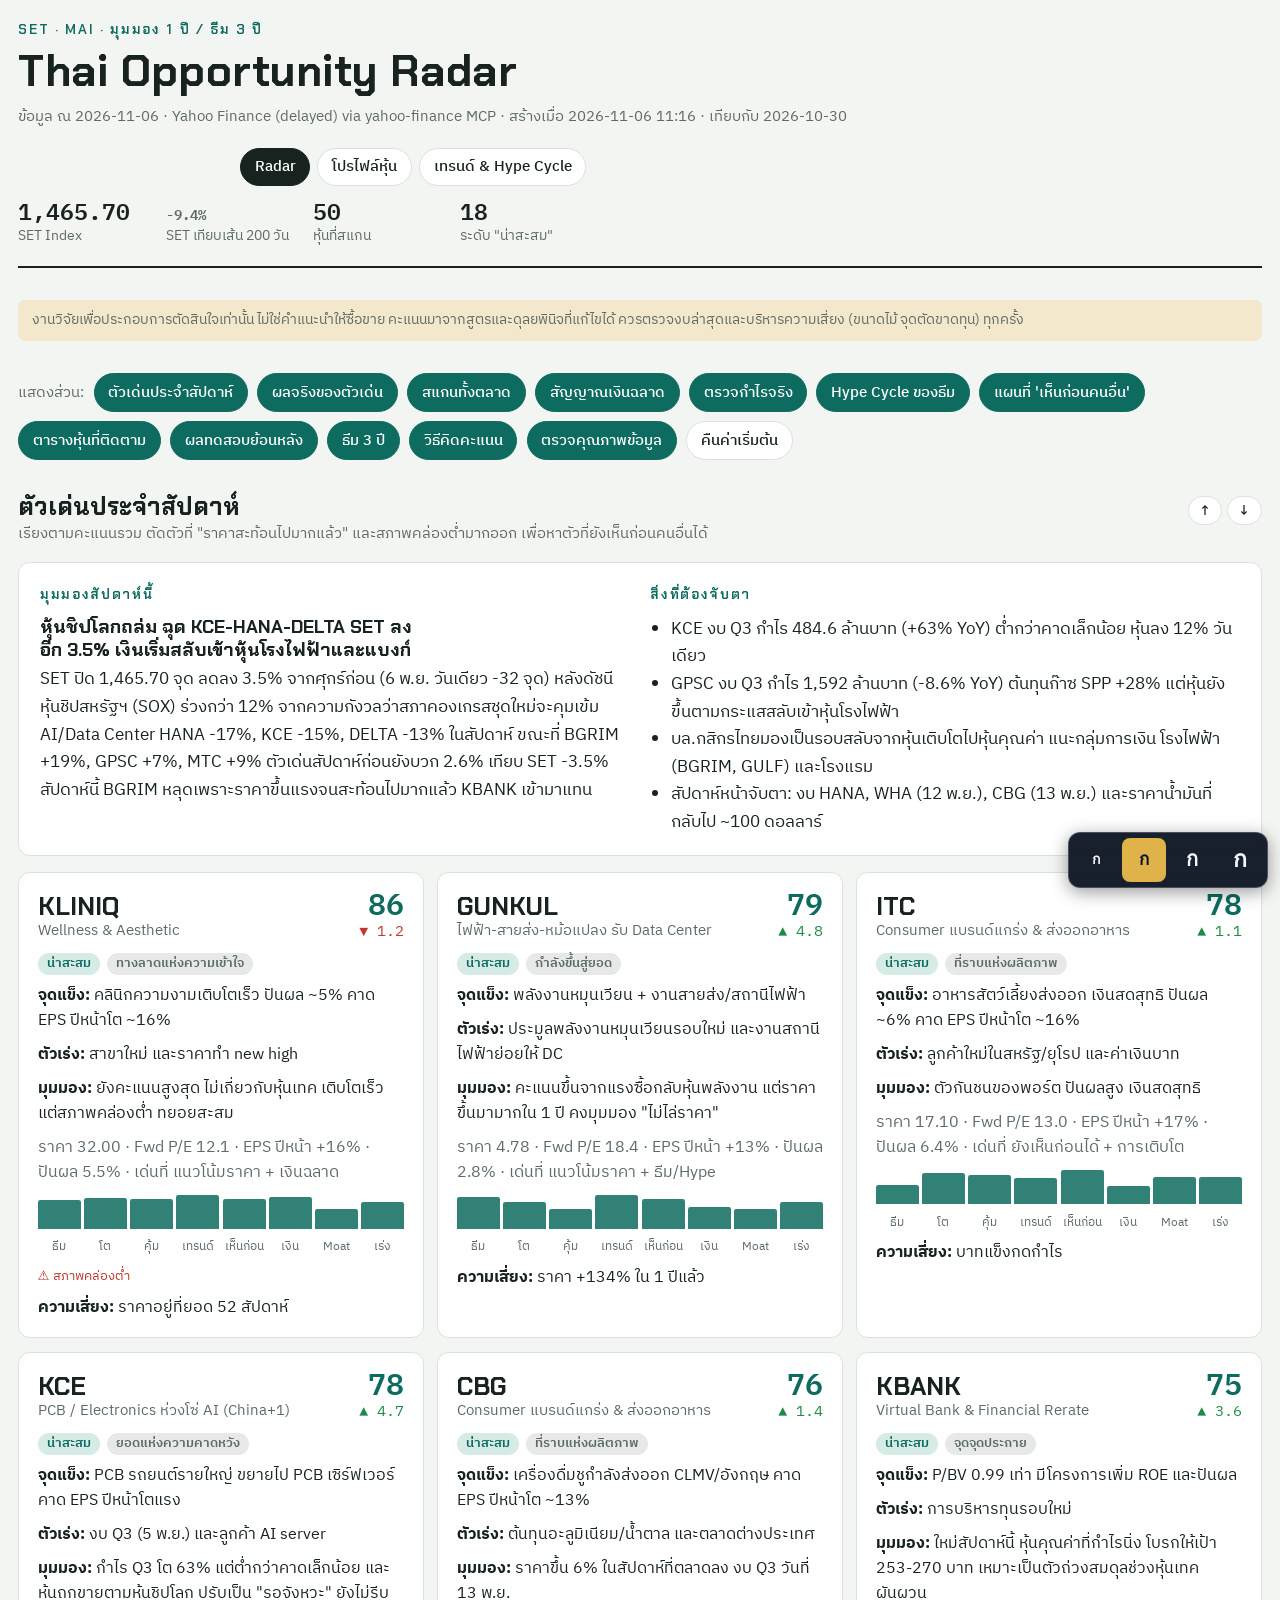
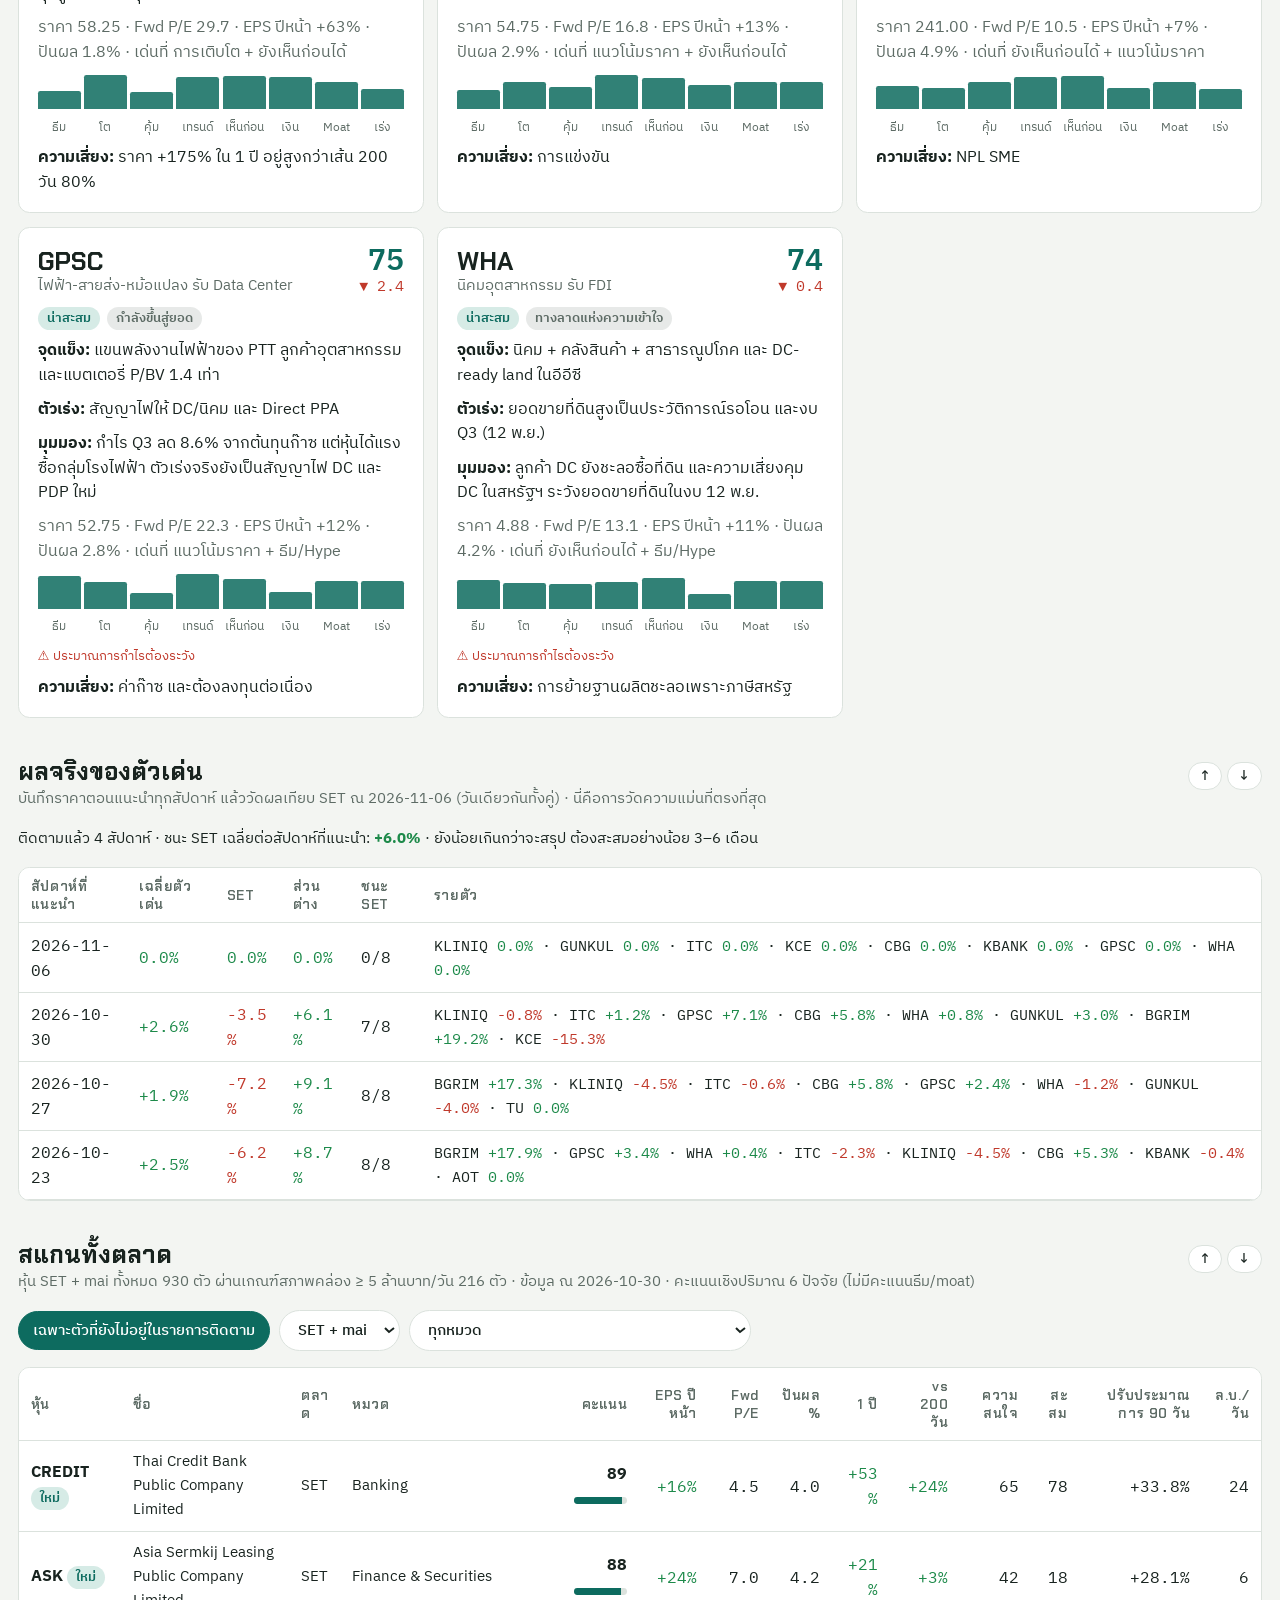
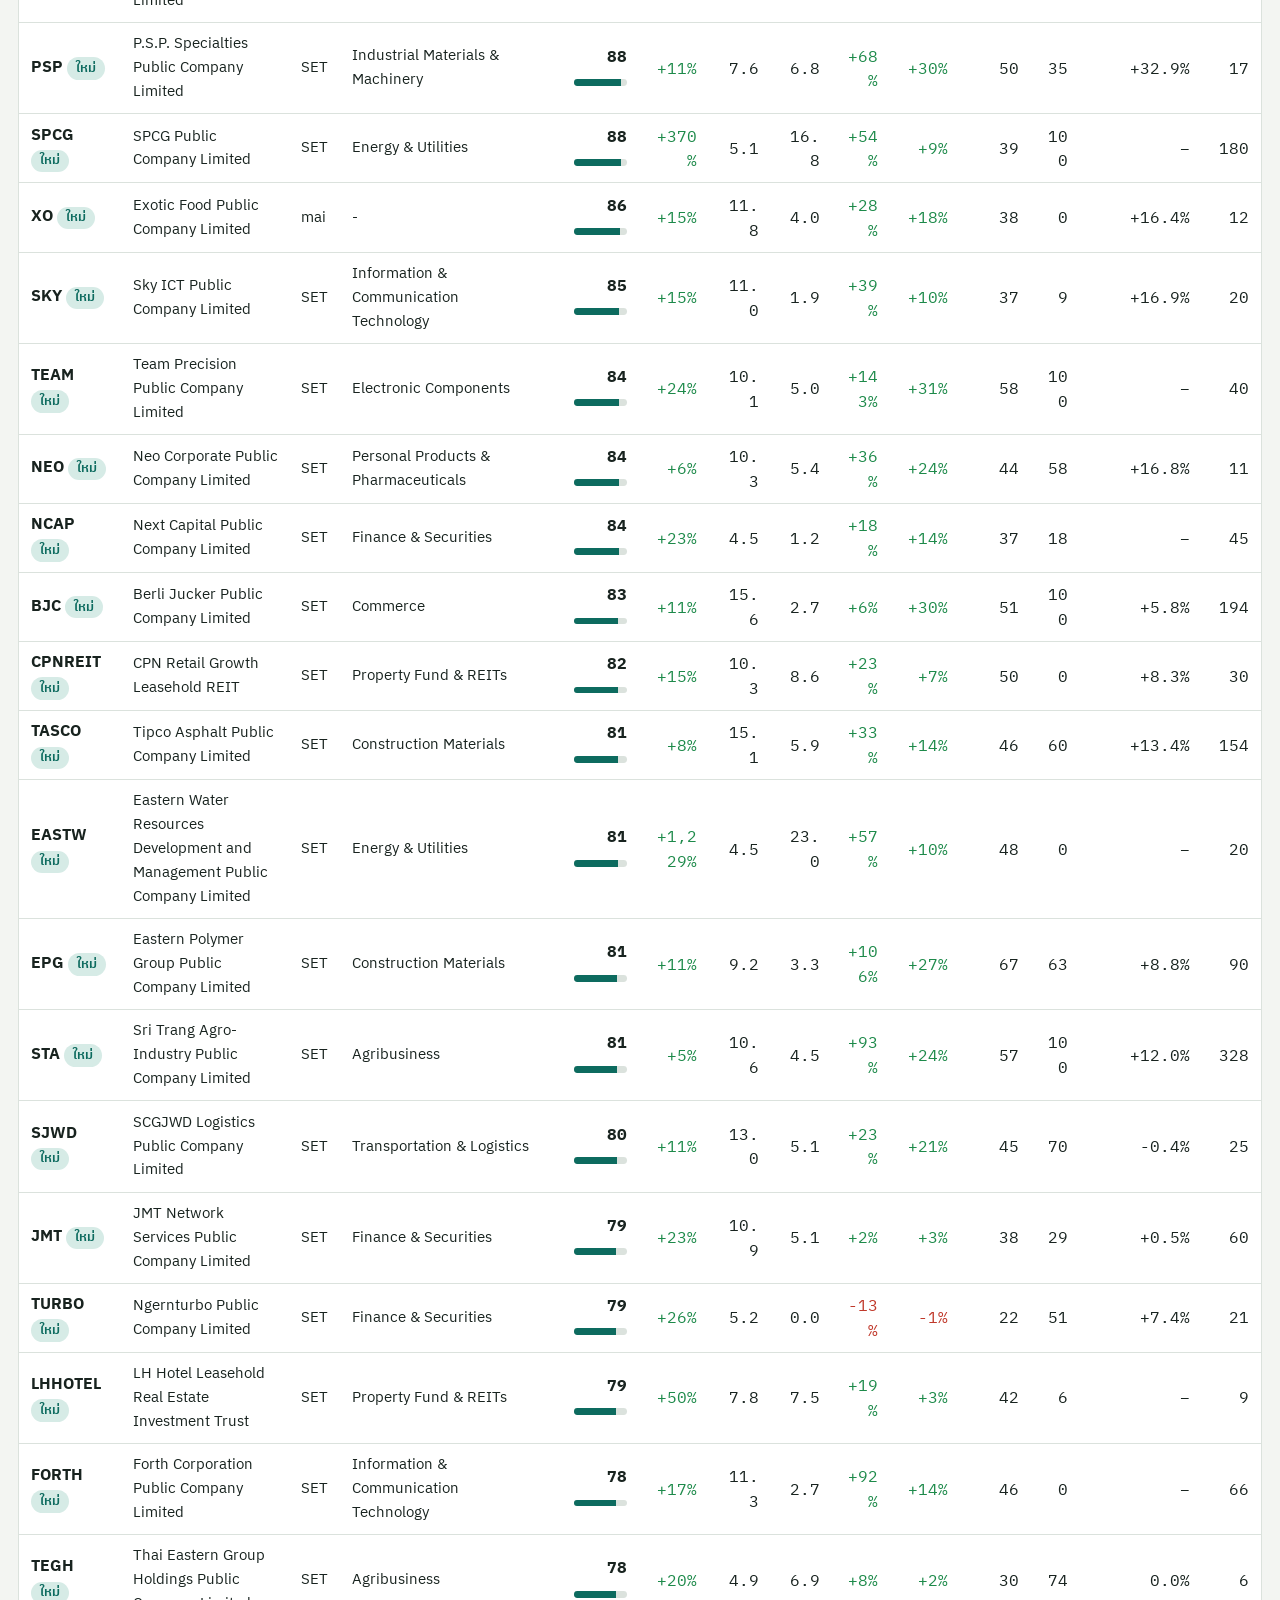
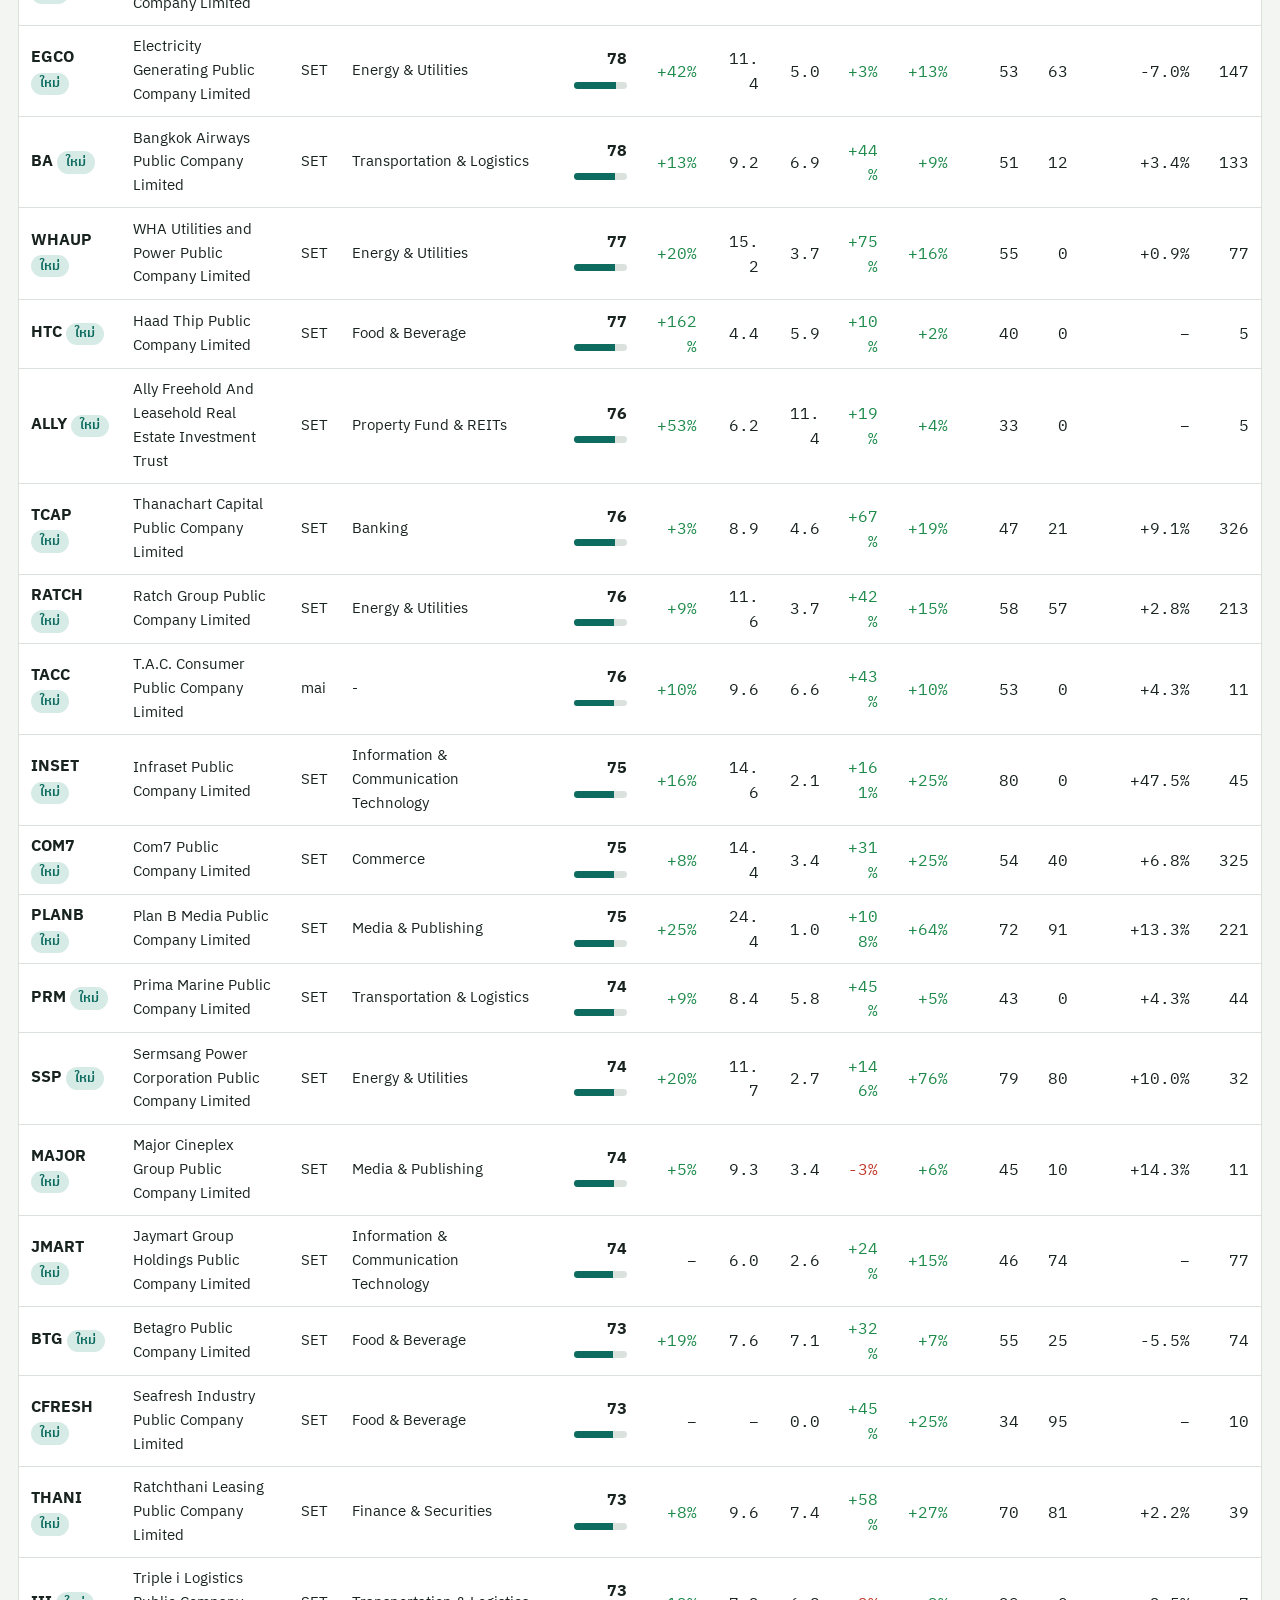
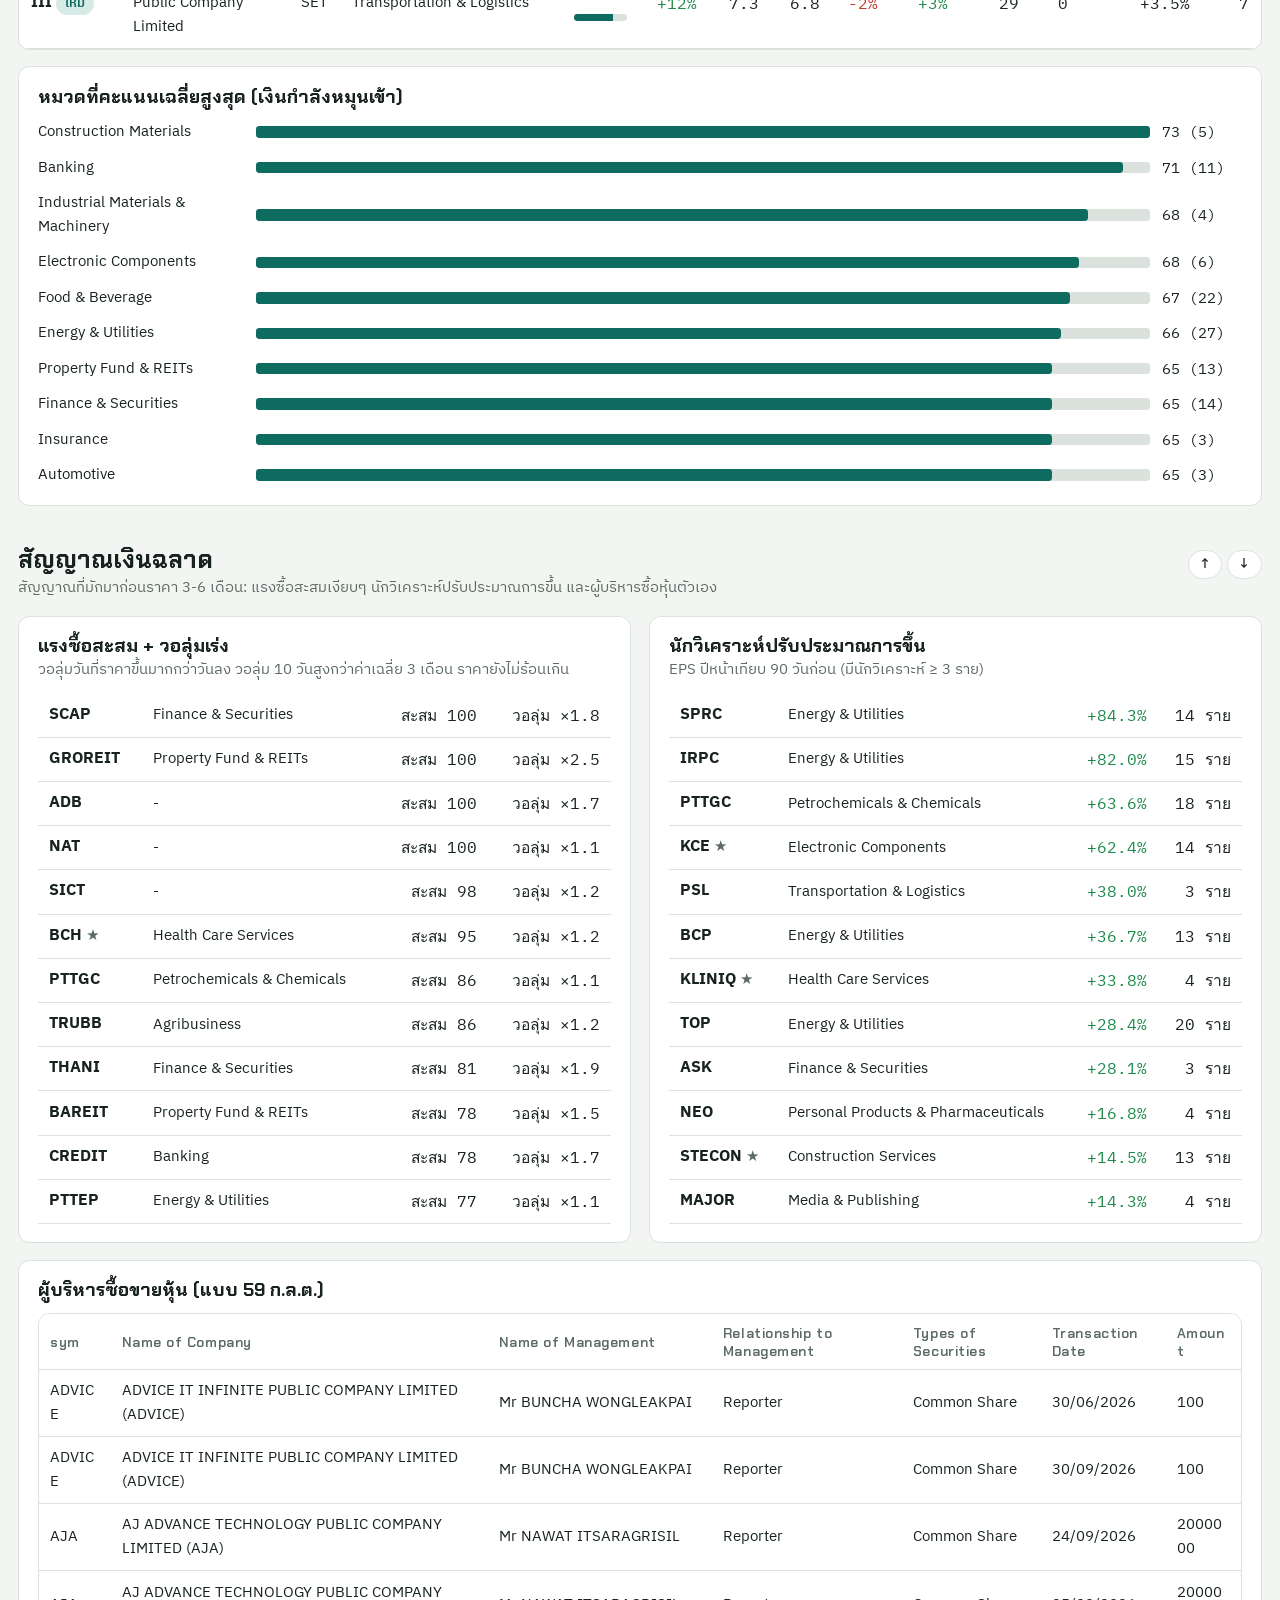
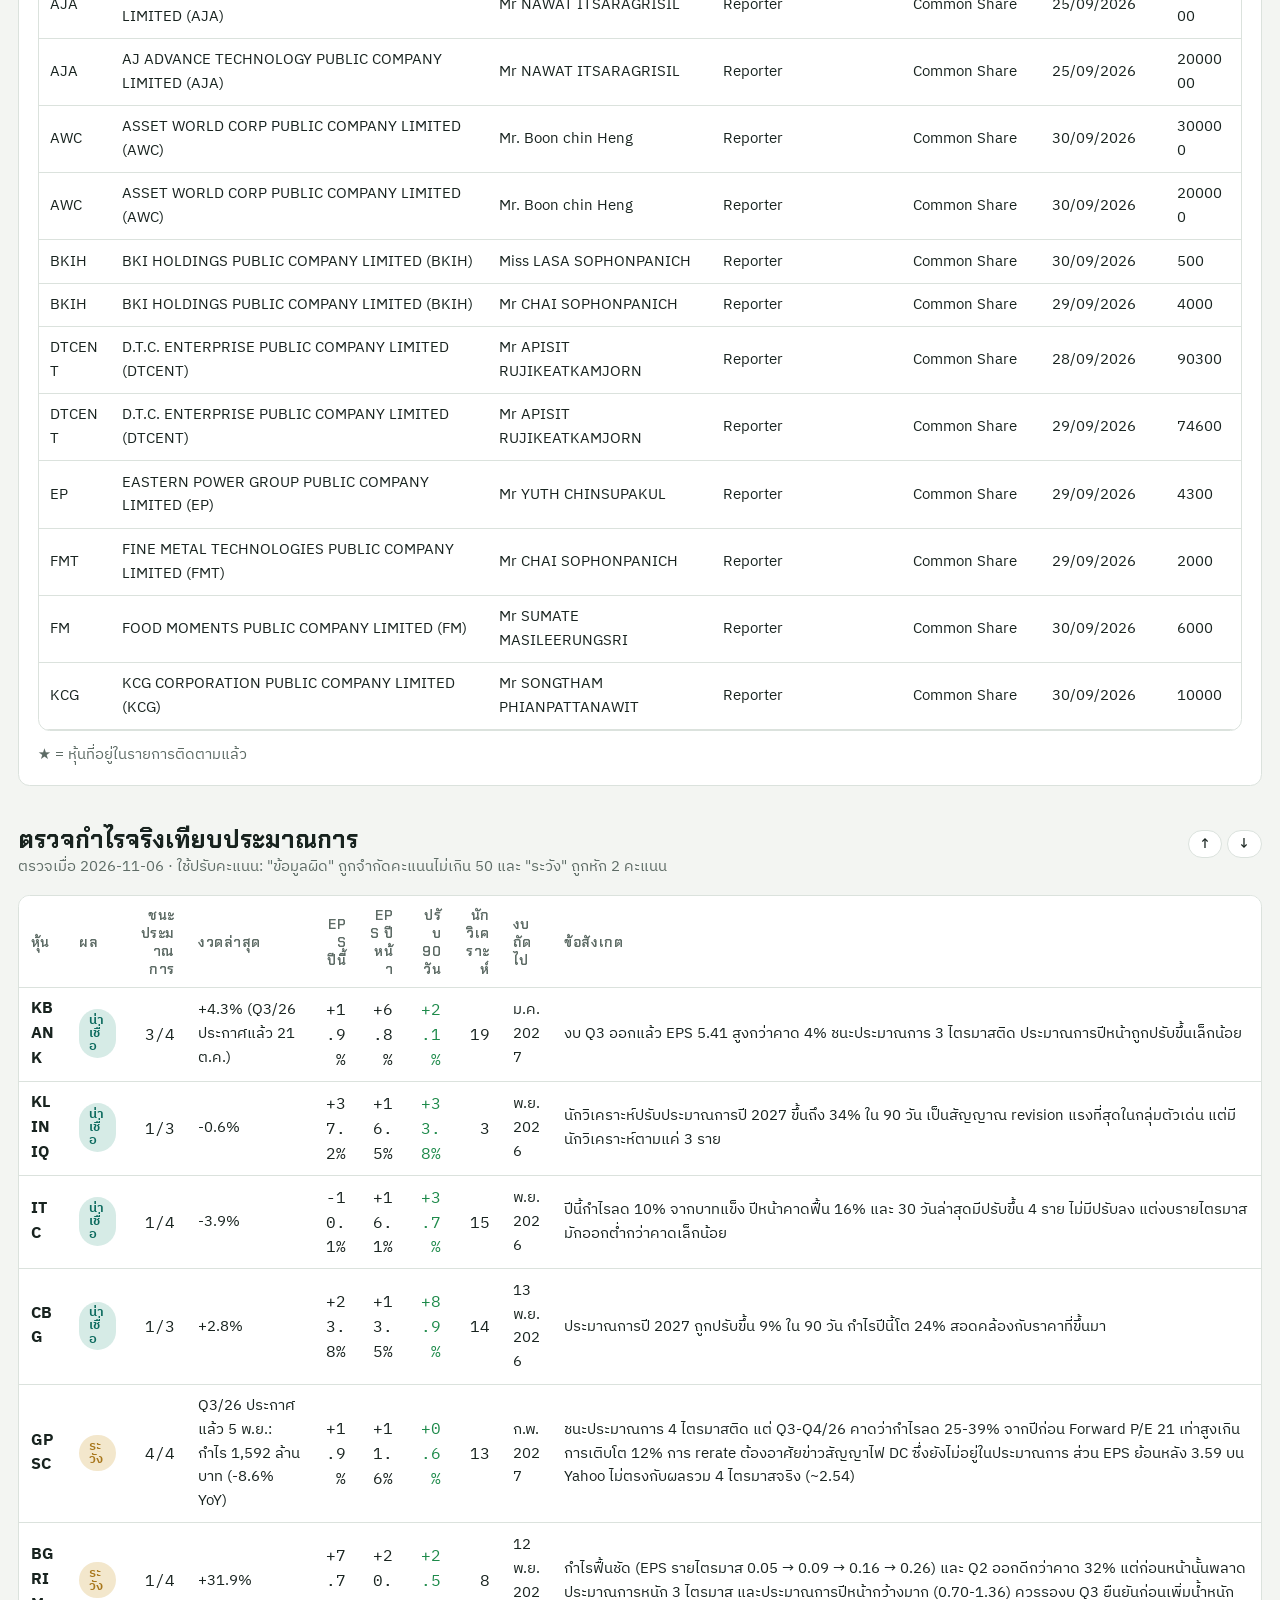
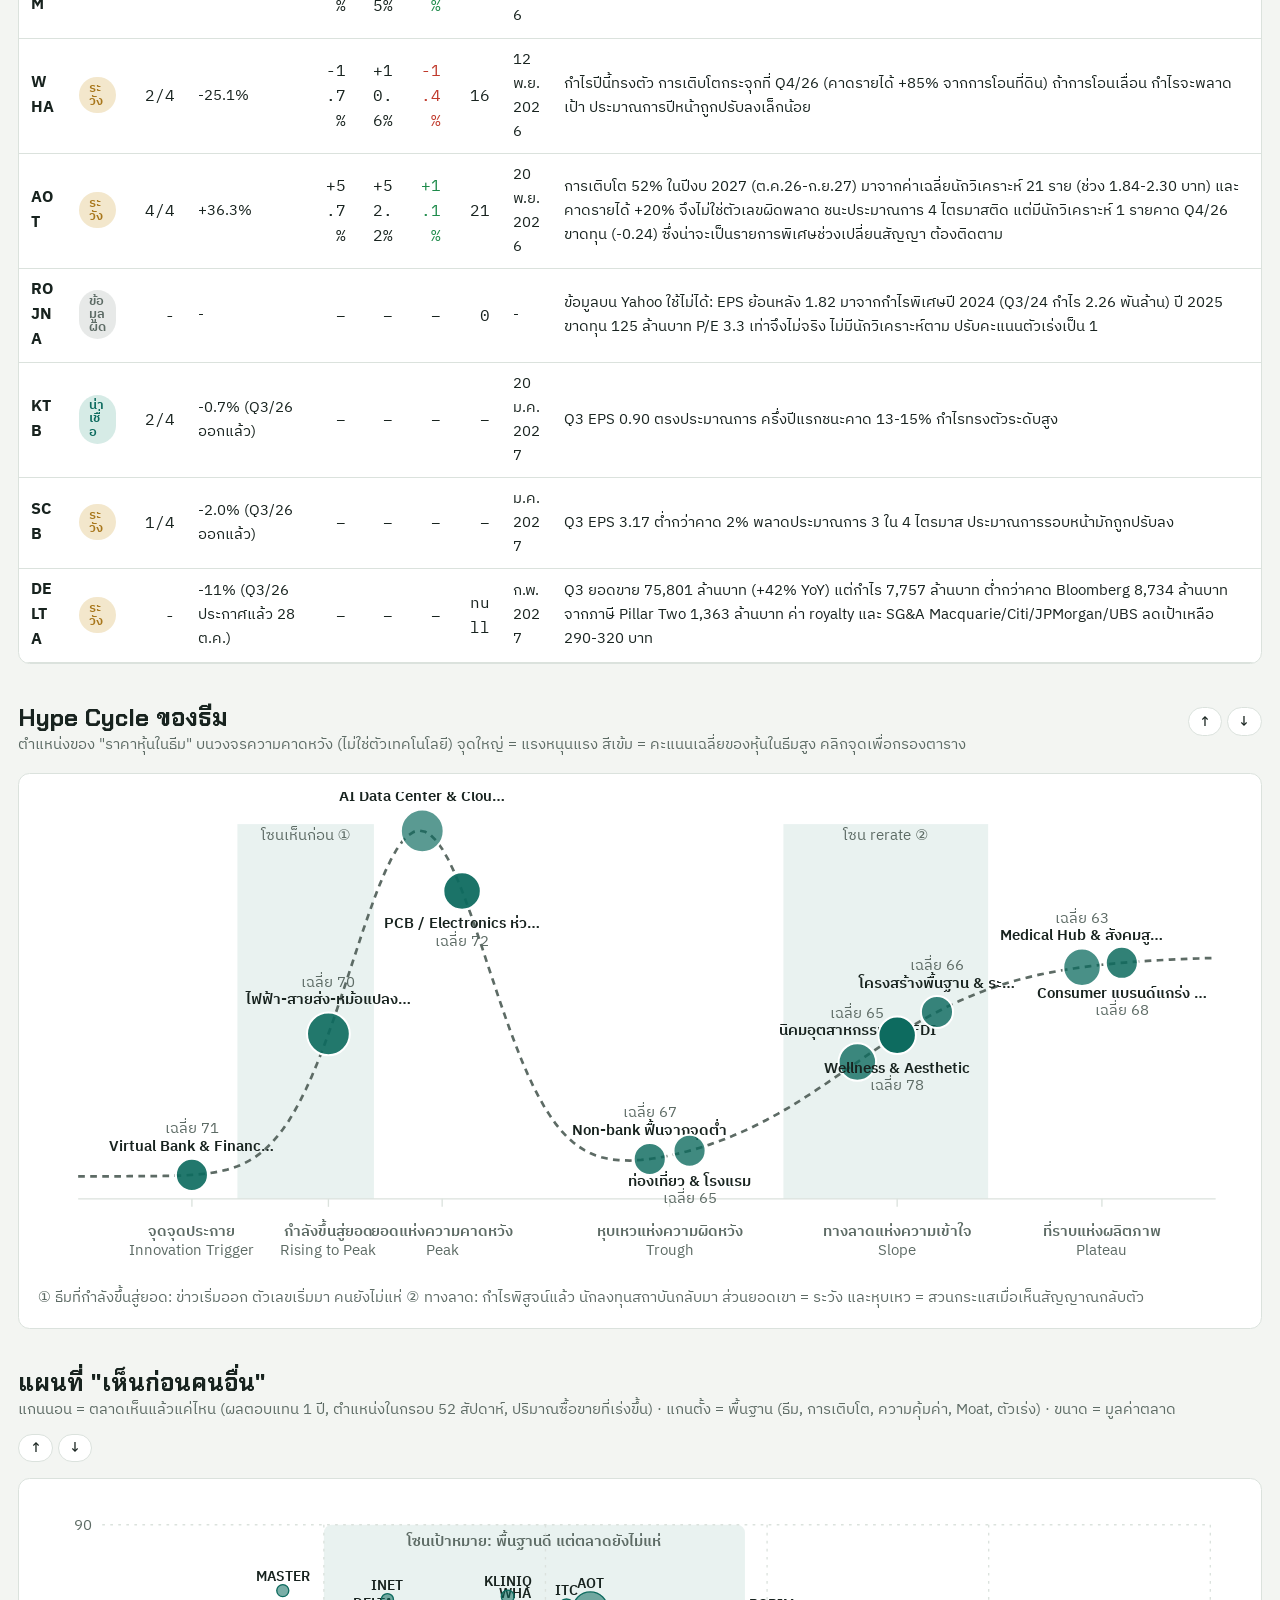
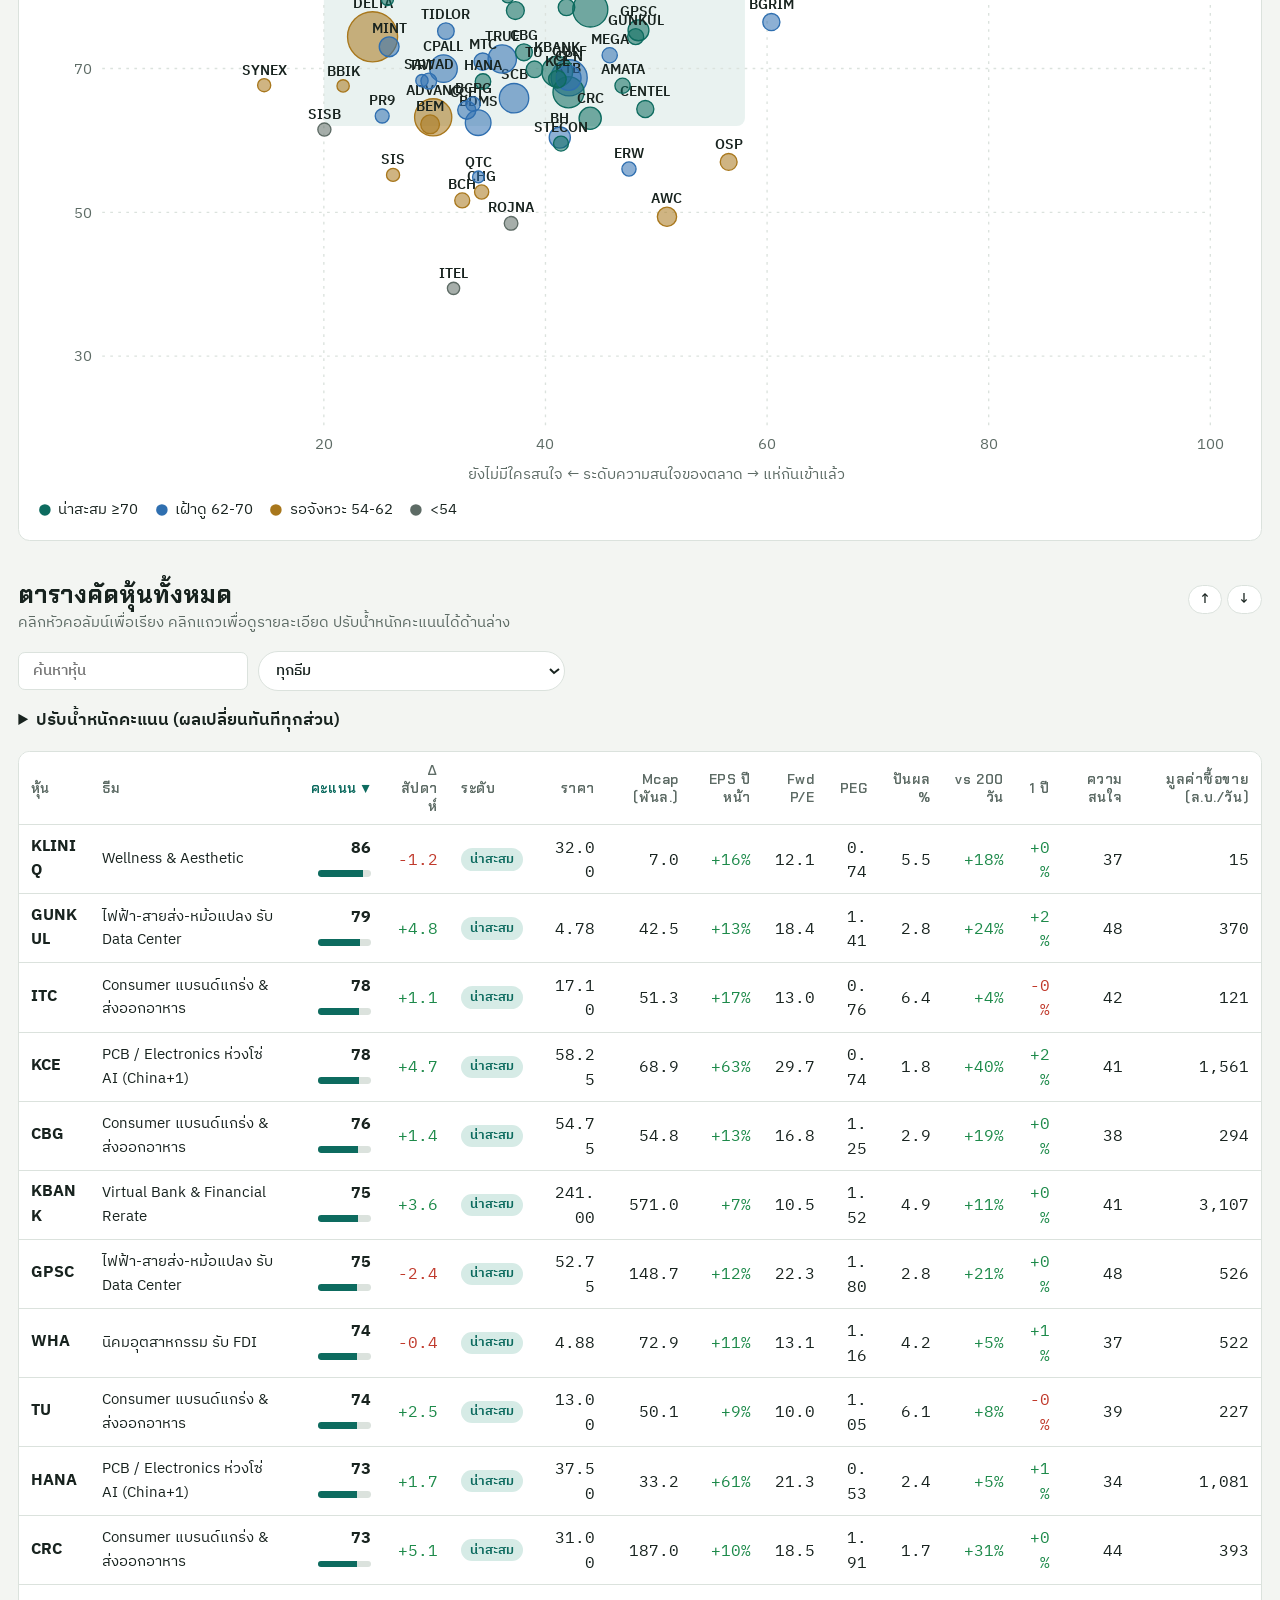
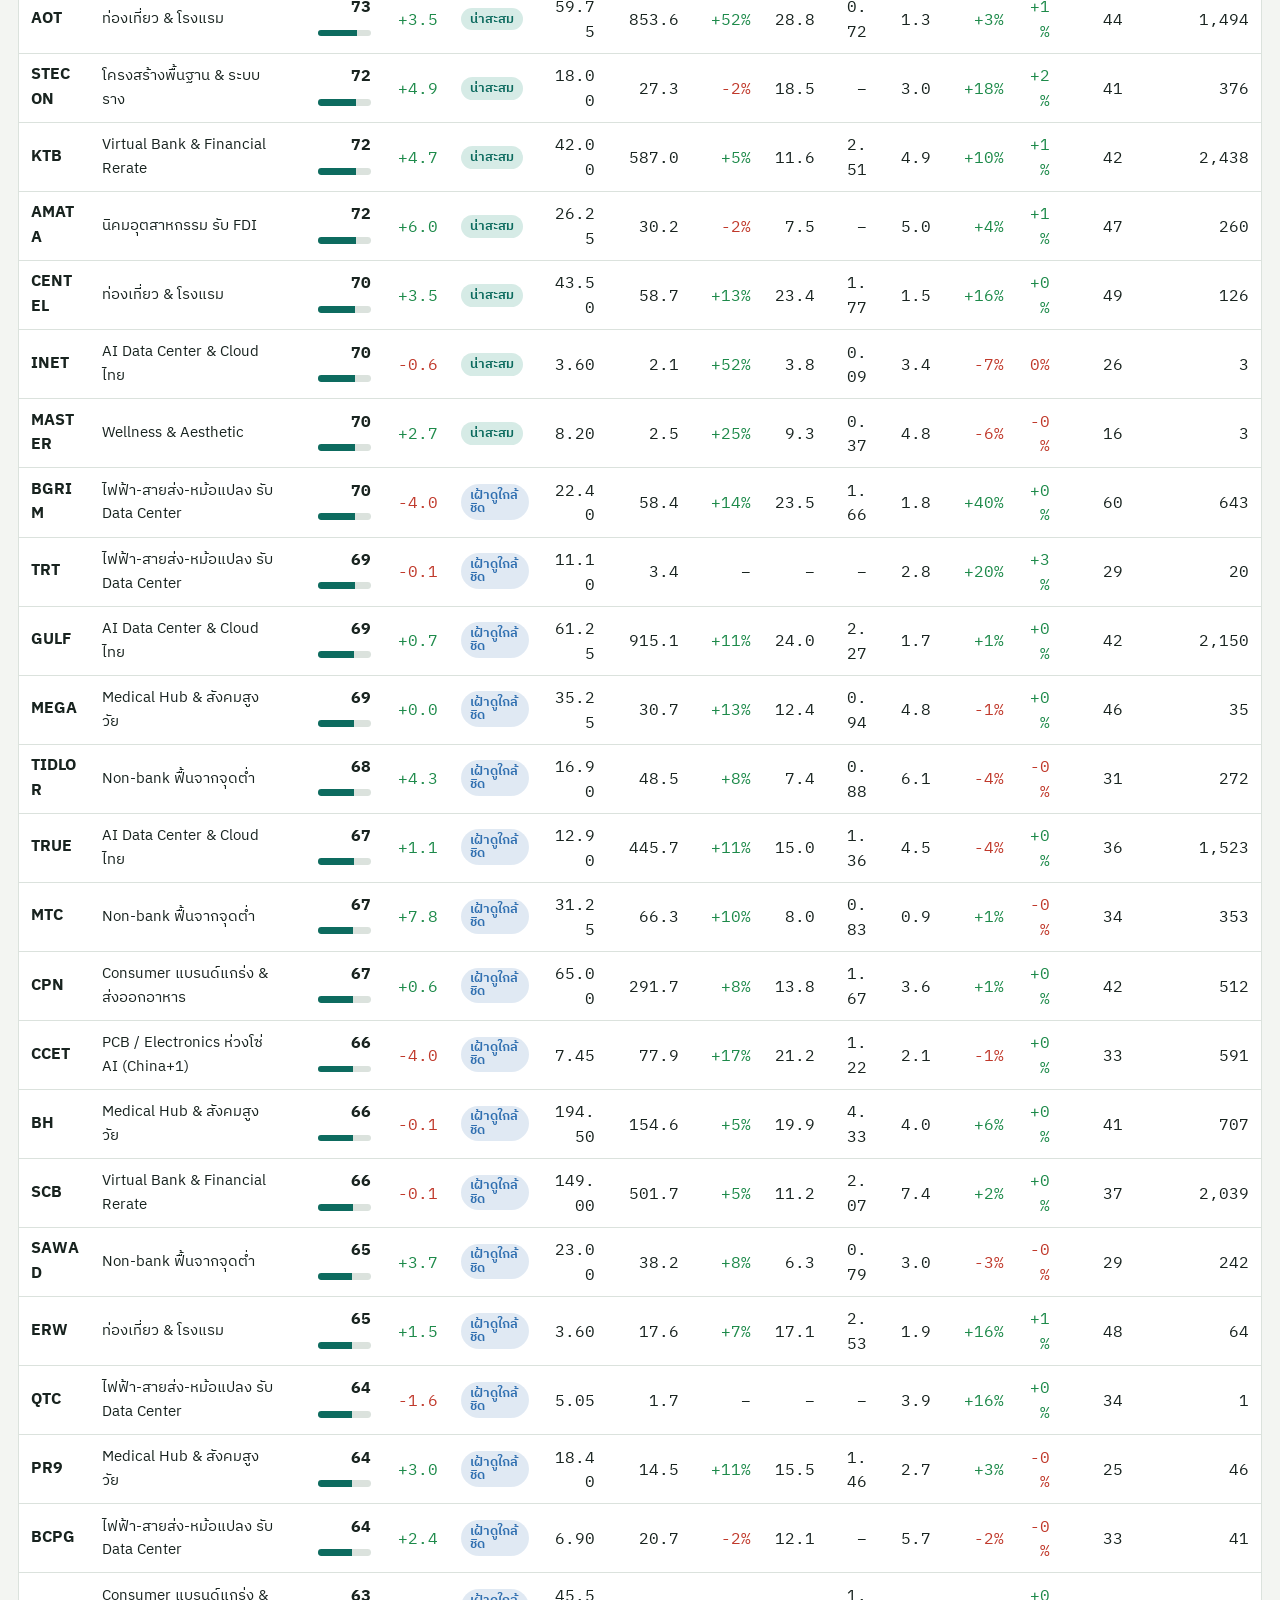
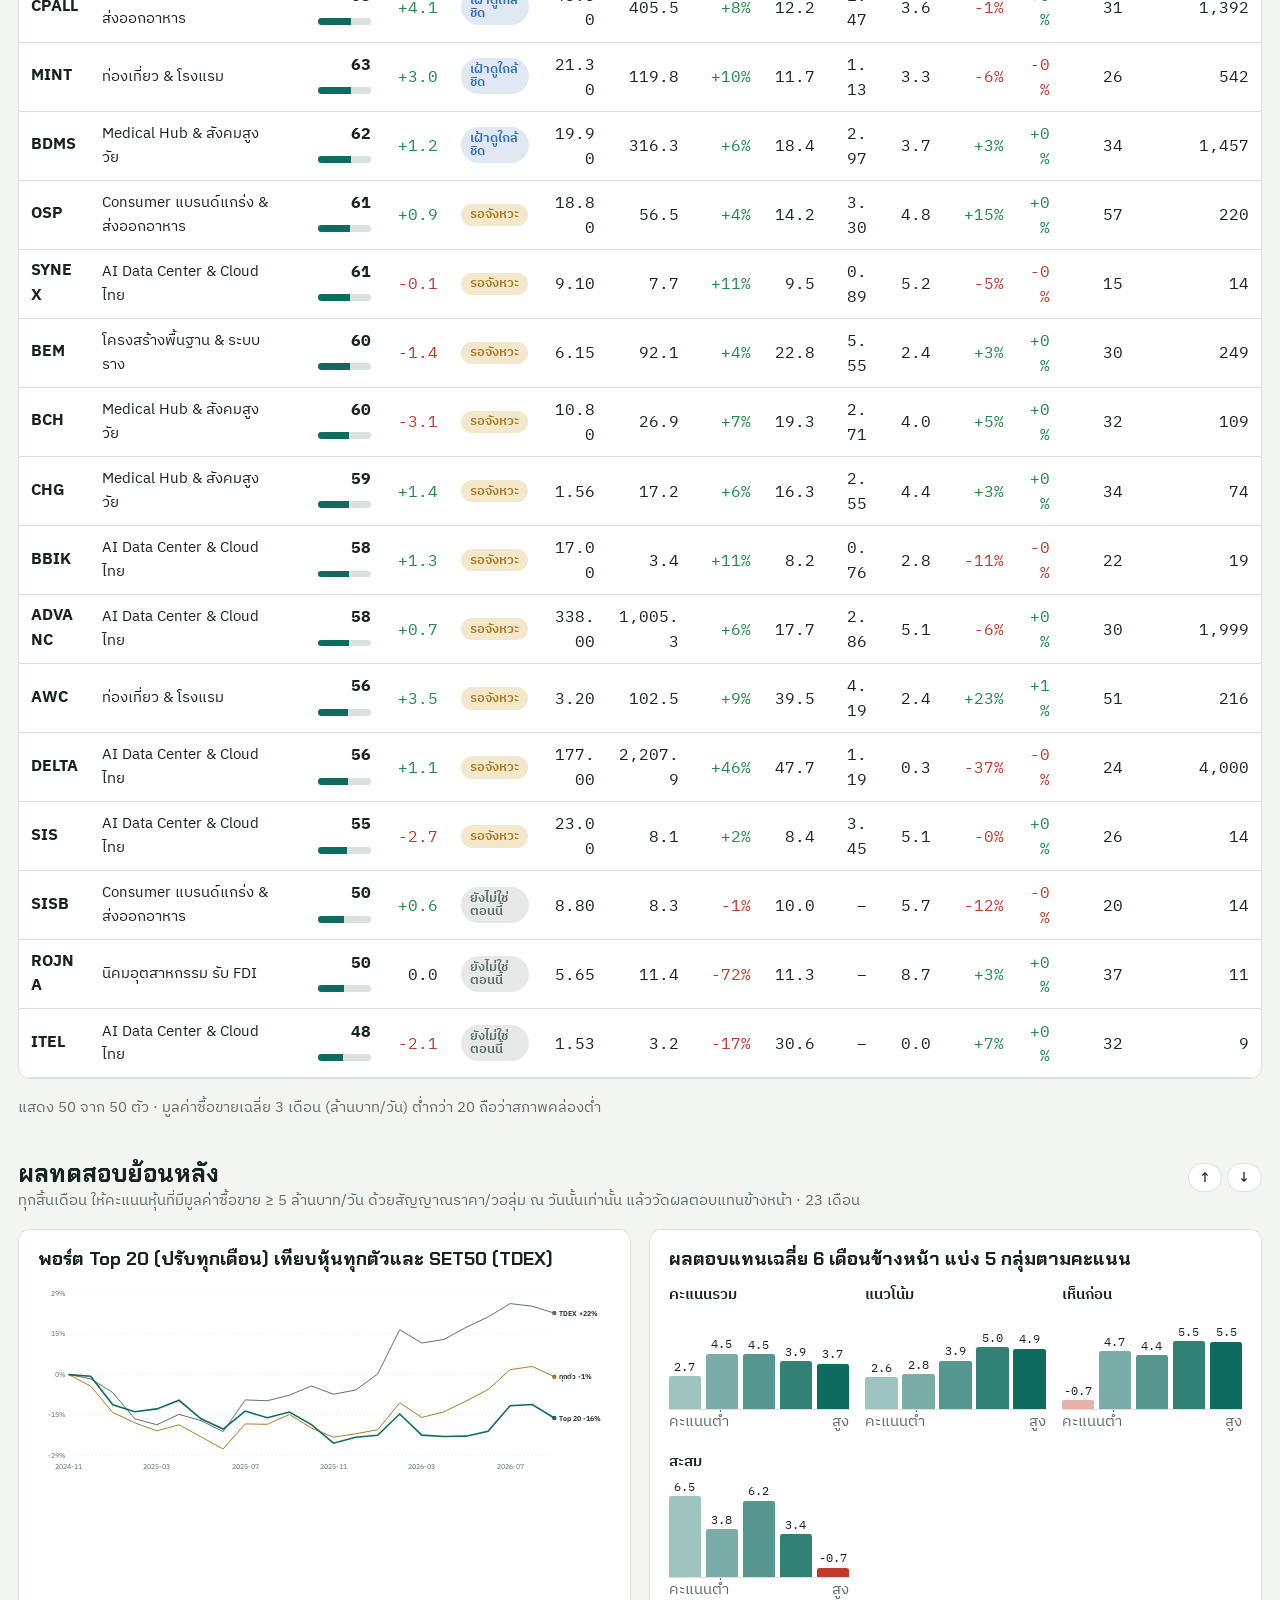
==== commit 5905d48e: "Add font-size control Co-Authored-By: Claude Opus 5.5 <noreply@anthropic.com> Claude-Session: https:" ====
--- a/dashboard.html
+++ b/dashboard.html
@@ -589,5 +589,25 @@
 renderAll();
 })();
 </script>
+<!-- fsz:font-size-control v2 -->
+<style id="fsz-style">
+.fsz{position:fixed;right:max(12px,env(safe-area-inset-right,0px));bottom:max(12px,env(safe-area-inset-bottom,0px));z-index:2147483000;display:flex;align-items:center;gap:4px;padding:5px;border-radius:12px;background:rgba(10,18,32,.94);border:1px solid rgba(255,255,255,.22);box-shadow:0 4px 18px rgba(0,0,0,.4);font-family:system-ui,-apple-system,sans-serif}
+.fsz button{all:unset;box-sizing:border-box;min-width:44px;height:44px;padding:0 8px;border-radius:8px;color:#f3f6fb;font-weight:700;text-align:center;line-height:44px;cursor:pointer}
+.fsz button[aria-pressed="true"]{background:#e0b24a;color:#0b1526}
+.fsz button:focus-visible{outline:3px solid #2ec4b6;outline-offset:1px}
+@media print{.fsz{display:none}}
+html.fsz-big body *{overflow-wrap:anywhere}
+html.fsz-big body :is(span,a,code,small,b,strong,em,td,th,li,p,div):not(.fsz):not(.fsz *){white-space:normal!important}
+html.fsz-big body pre{white-space:pre-wrap!important}
+html.fsz-big body :is(img,svg,video,canvas,iframe,select,input,textarea,button):not(.fsz *){max-width:100%}
+</style>
+<div class="fsz" role="group" aria-label="ขนาดตัวอักษร" title="ขนาดตัวอักษร">
+<button type="button" data-z="1" aria-label="ขนาดปกติ" style="font-size:14px">ก</button>
+<button type="button" data-z="1.15" aria-label="ใหญ่" style="font-size:17px">ก</button>
+<button type="button" data-z="1.3" aria-label="ใหญ่มาก" style="font-size:20px">ก</button>
+<button type="button" data-z="1.5" aria-label="ใหญ่ที่สุด" style="font-size:23px">ก</button>
+</div>
+<script>(function(){var bar=document.querySelector('.fsz'),bs=bar.querySelectorAll('button');var fixed=[];function fit(z){fixed.forEach(function(el){el.style.gridTemplateColumns=el.getAttribute('data-fsz-g')||'';el.removeAttribute('data-fsz-g')});fixed=[];document.documentElement.classList.add('fsz-big');var els=document.body.getElementsByTagName('*');for(var i=0;i<els.length;i++){var el=els[i];if(el.closest('.fsz'))continue;var d=getComputedStyle(el).display;if((d==='grid'||d==='inline-grid')&&el.scrollWidth>el.clientWidth+1){el.setAttribute('data-fsz-g',el.style.gridTemplateColumns||'');el.style.gridTemplateColumns='minmax(0,1fr)';fixed.push(el)}}var vw=document.documentElement.clientWidth;document.body.querySelectorAll('table').forEach(function(t){if(t.hasAttribute('data-fsz-t'))return;var p=t.parentElement,ps=p?getComputedStyle(p).overflowX:'';if(ps==='auto'||ps==='scroll')return;if(t.scrollWidth>((p&&p.clientWidth)||vw)+1){t.setAttribute('data-fsz-t','');t.style.display='block';t.style.overflowX='auto';t.style.maxWidth='100%'}})}function set(z){z=parseFloat(z)||1.15;document.body.style.zoom=z;fit(z);bar.style.zoom=1/z;bs.forEach(function(b){b.setAttribute('aria-pressed',parseFloat(b.dataset.z)===z?'true':'false')});try{localStorage.setItem('fsz',String(z))}catch(e){}}var z='1.15';try{z=localStorage.getItem('fsz')||'1.15'}catch(e){}if(document.body)set(z);else document.addEventListener('DOMContentLoaded',function(){set(z)});window.addEventListener('load',function(){setTimeout(function(){fit(parseFloat(document.body.style.zoom)||1)},300)});var rt;window.addEventListener('resize',function(){clearTimeout(rt);rt=setTimeout(function(){fit(parseFloat(document.body.style.zoom)||1)},200)});bs.forEach(function(b){b.addEventListener('click',function(){set(b.dataset.z)})})})();</script>
+<!-- /fsz -->
 </body>
 </html>
